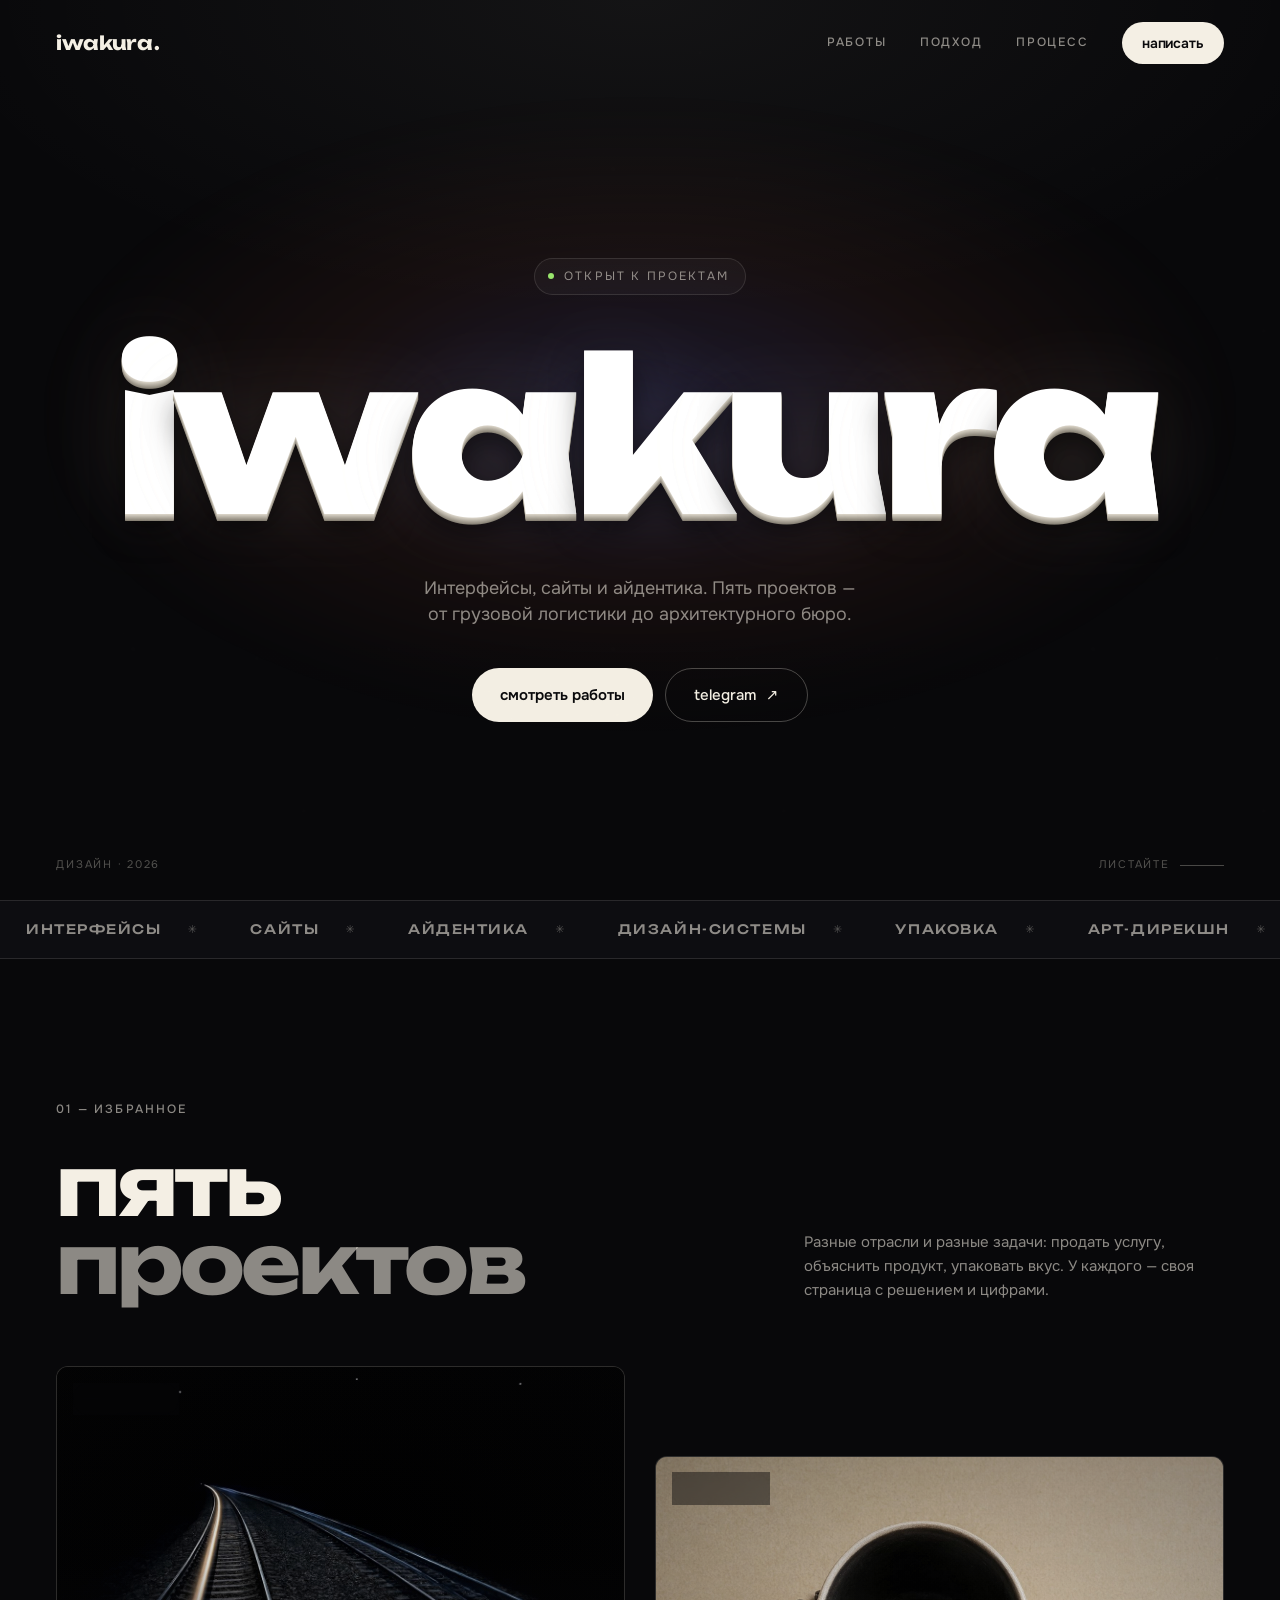
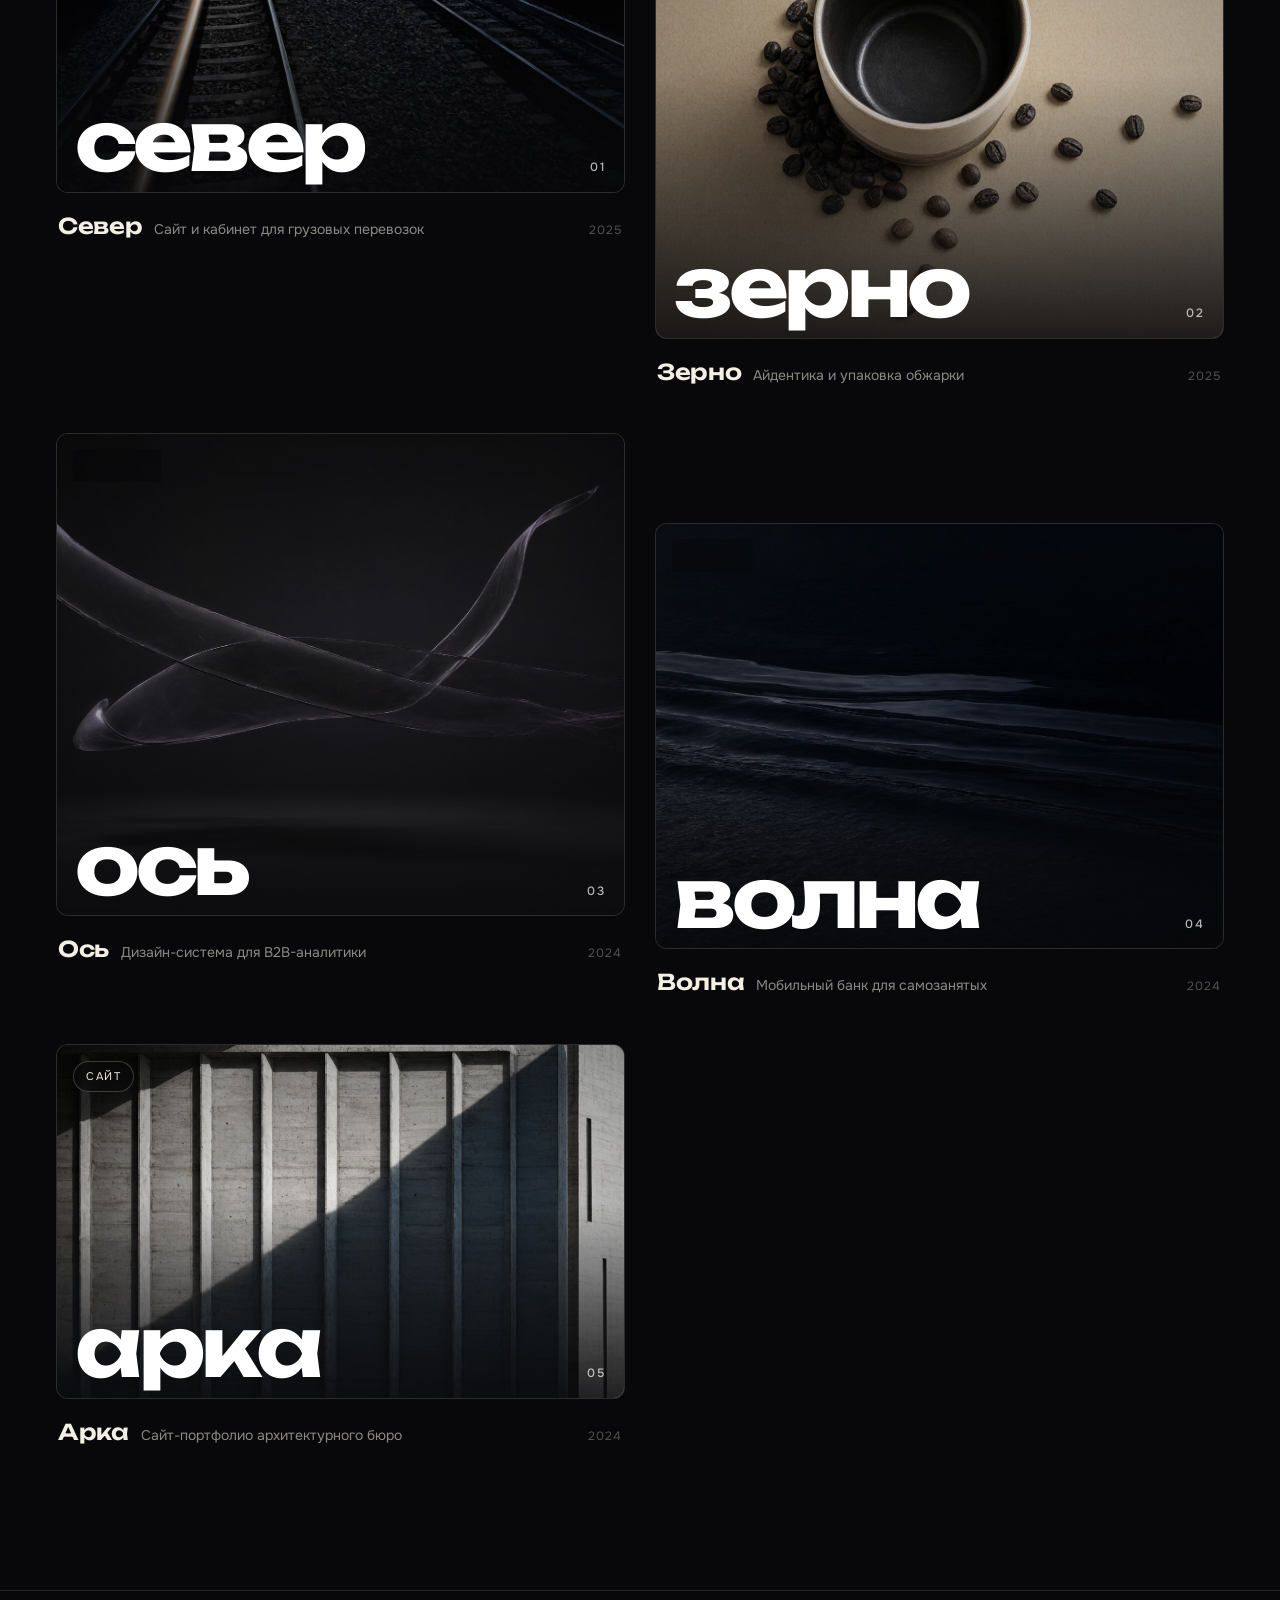
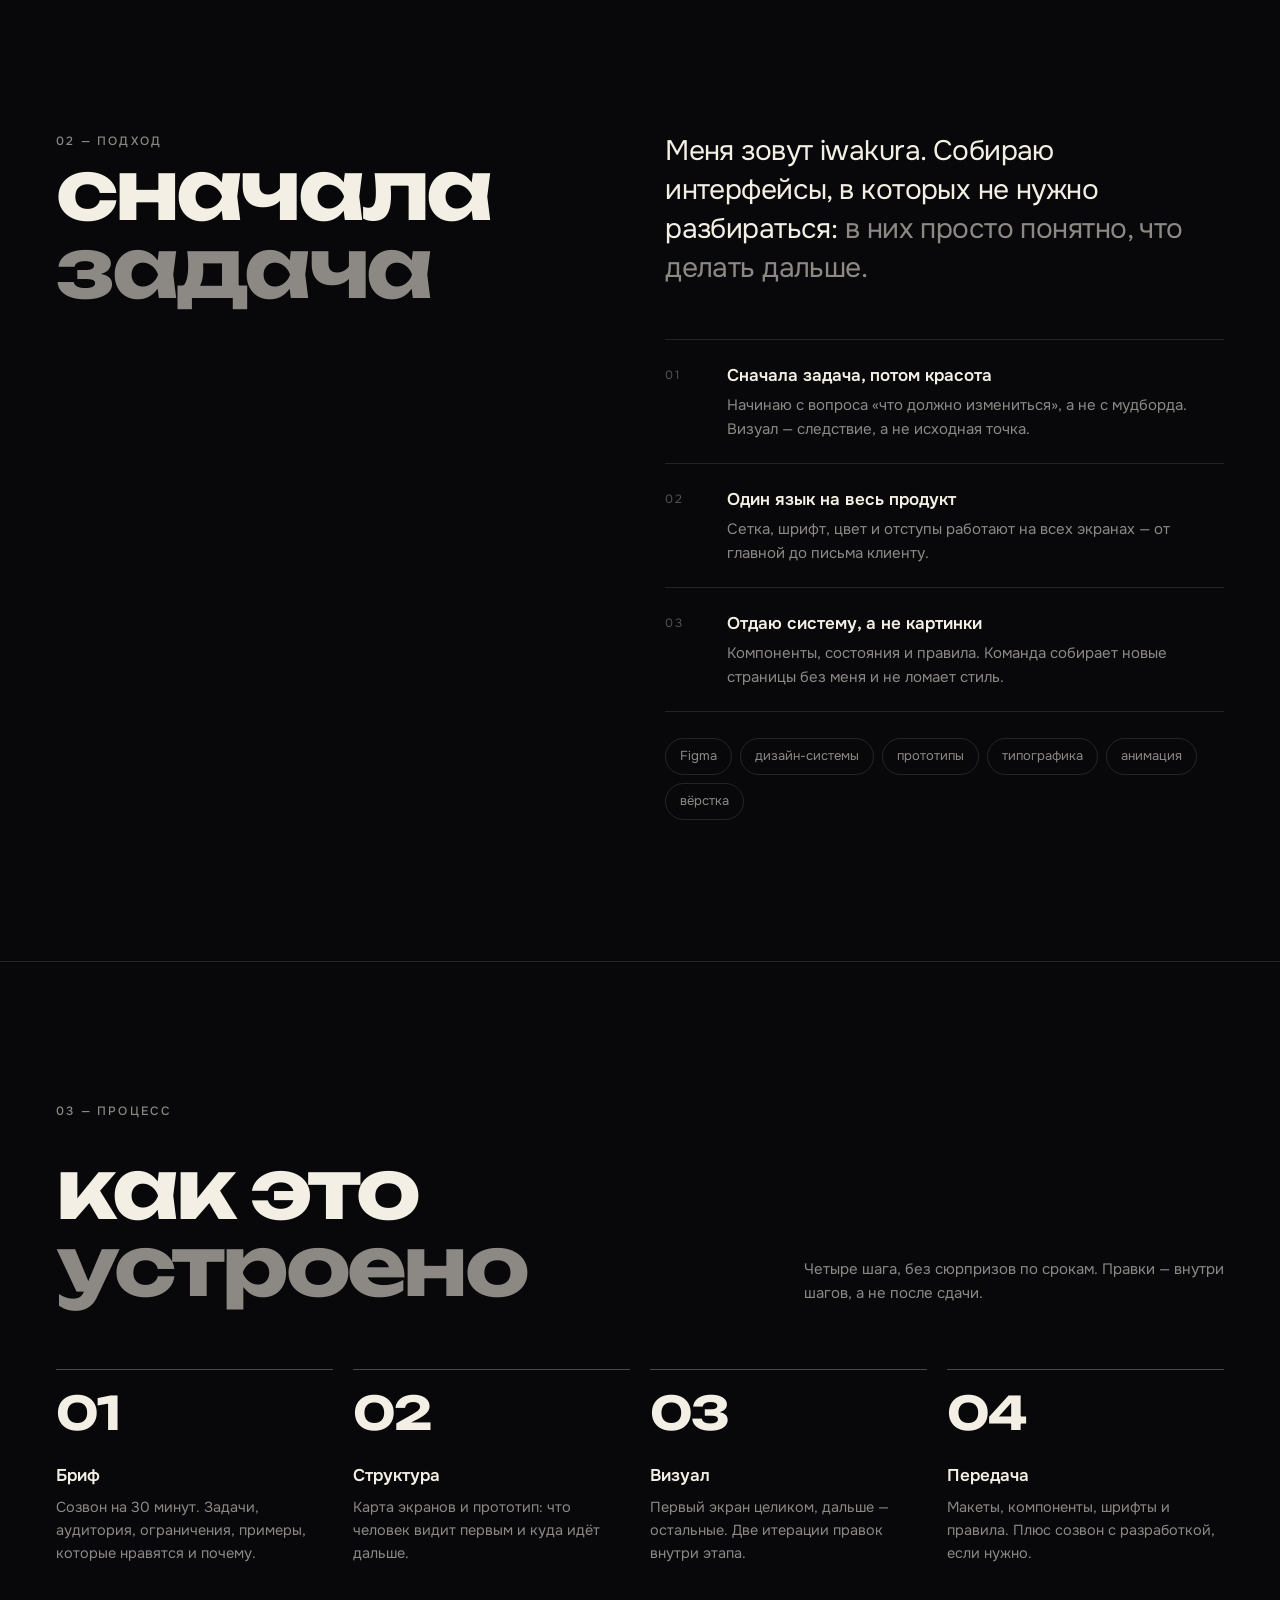
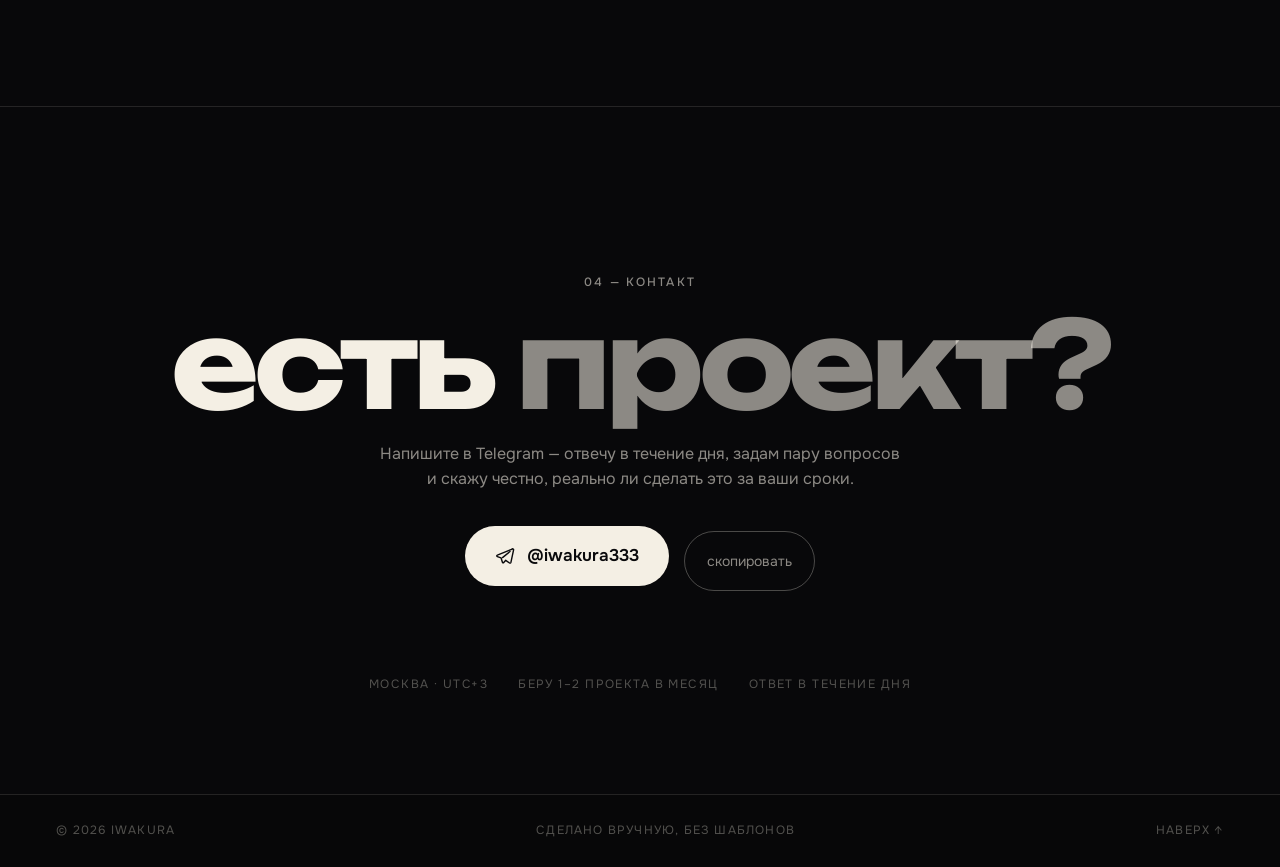
==== index.html @ e6b2f230 "Add files via upload" ====
﻿<!DOCTYPE html>
<html lang="ru">
<head>
<meta charset="UTF-8">
<meta name="viewport" content="width=device-width, initial-scale=1">
<title>iwakura — дизайн интерфейсов и айдентики</title>
<meta name="description" content="Портфолио iwakura: интерфейсы, сайты и айдентика. Пять проектов — от грузовой логистики до архитектурного бюро.">
<meta property="og:type" content="website">
<meta property="og:title" content="iwakura — дизайн интерфейсов и айдентики">
<meta property="og:description" content="Пять проектов: логистика, кофе, B2B-аналитика, финтех, архитектура.">
<meta name="theme-color" content="#08080a">
<meta http-equiv="Content-Security-Policy" content="default-src 'self'; img-src 'self' data:; style-src 'self' 'unsafe-inline'; script-src 'self' 'unsafe-inline'; font-src 'self'; connect-src 'none'; object-src 'none'; base-uri 'self'; form-action 'none'">
<meta name="referrer" content="strict-origin-when-cross-origin">
<meta name="color-scheme" content="dark">
<link rel="canonical" href="https://USERNAME.github.io/iwakura-portfolio/">
<meta property="og:url" content="https://USERNAME.github.io/iwakura-portfolio/">
<meta property="og:image" content="https://USERNAME.github.io/iwakura-portfolio/og.jpg">
<meta property="og:image:width" content="1200">
<meta property="og:image:height" content="630">
<meta name="twitter:card" content="summary_large_image">
<link rel="icon" href="data:image/svg+xml,%3Csvg xmlns='http://www.w3.org/2000/svg' viewBox='0 0 64 64'%3E%3Crect width='64' height='64' rx='14' fill='%2308080a'/%3E%3Ctext x='32' y='43' font-family='Arial,sans-serif' font-size='26' font-weight='700' fill='%23f4efe4' text-anchor='middle'%3Eiw%3C/text%3E%3C/svg%3E">
<link rel="stylesheet" href="assets/css/fonts.css">
<link rel="stylesheet" href="assets/css/style.css">
<script>document.documentElement.classList.add('js');</script>
</head>
<body>
<a class="skip" href="#works">к работам</a>
<div class="grain" aria-hidden="true"></div>

<header class="site-head">
  <div class="head-inner">
    <a class="logo" href="index.html">iwakura<span class="dot">.</span></a>
    <nav class="nav" aria-label="Основная навигация">
      <a href="#works">работы</a>
      <a href="#about">подход</a>
      <a href="#process">процесс</a>
      <a class="pill" href="https://t.me/iwakura333" target="_blank" rel="noopener noreferrer">написать</a>
    </nav>
  </div>
  <div class="head-progress" aria-hidden="true"><i></i></div>
</header>

<main>
  <section class="hero">
    <div class="hero-glow" aria-hidden="true"></div>
    <p class="hero-kicker"><span class="live" aria-hidden="true"></span>открыт к проектам</p>
    <h1 class="hero-title" data-split>iwakura</h1>
    <p class="hero-sub">Интерфейсы, сайты и айдентика. Пять проектов — от грузовой логистики до архитектурного бюро.</p>
    <div class="hero-cta">
      <a class="btn btn-solid" href="#works" data-magnetic>смотреть работы</a>
      <a class="btn btn-ghost" href="https://t.me/iwakura333" target="_blank" rel="noopener noreferrer">telegram <span class="arr">↗</span></a>
    </div>
    <div class="hero-foot">
      <span>дизайн · 2026</span>
      <span class="scroll-hint">листайте <i aria-hidden="true"></i></span>
    </div>
  </section>

  <div class="strip" aria-hidden="true">
    <div class="strip-track">
      <span>интерфейсы</span><span>сайты</span><span>айдентика</span><span>дизайн-системы</span><span>упаковка</span><span>арт-дирекшн</span>
      <span>интерфейсы</span><span>сайты</span><span>айдентика</span><span>дизайн-системы</span><span>упаковка</span><span>арт-дирекшн</span>
    </div>
  </div>

  <section class="section" id="works">
    <div class="wrap">
      <div class="sec-head reveal">
        <p class="label">01 — избранное</p>
        <h2>пять <em>проектов</em></h2>
        <p class="sec-note">Разные отрасли и разные задачи: продать услугу, объяснить продукт, упаковать вкус. У каждого — своя страница с решением и цифрами.</p>
      </div>

      <div class="works">
        <a class="card reveal" href="works/sever.html">
          <div class="card-media">
            <img src="assets/img/sever.jpg" alt="Ночная железная дорога — обложка кейса «Север»">
            <span class="card-tag">логистика</span>
            <span class="card-go">смотреть кейс ↗</span>
            <span class="card-word">север <span class="idx">01</span></span>
          </div>
          <div class="card-meta">
            <h3>Север</h3>
            <p>Сайт и кабинет для грузовых перевозок</p>
            <span class="year">2025</span>
          </div>
        </a>

        <a class="card reveal" href="works/zerno.html">
          <div class="card-media">
            <img src="assets/img/zerno.jpg" alt="Кофейные зёрна и чашка — обложка кейса «Зерно»">
            <span class="card-tag">брендинг</span>
            <span class="card-go">смотреть кейс ↗</span>
            <span class="card-word">зерно <span class="idx">02</span></span>
          </div>
          <div class="card-meta">
            <h3>Зерно</h3>
            <p>Айдентика и упаковка обжарки</p>
            <span class="year">2025</span>
          </div>
        </a>

        <a class="card reveal" href="works/os.html">
          <div class="card-media">
            <img src="assets/img/os.jpg" alt="Стеклянные ленты на тёмном фоне — обложка кейса «Ось»">
            <span class="card-tag">продукт</span>
            <span class="card-go">смотреть кейс ↗</span>
            <span class="card-word">ось <span class="idx">03</span></span>
          </div>
          <div class="card-meta">
            <h3>Ось</h3>
            <p>Дизайн-система для B2B-аналитики</p>
            <span class="year">2024</span>
          </div>
        </a>

        <a class="card reveal" href="works/volna.html">
          <div class="card-media">
            <img src="assets/img/volna.jpg" alt="Тёмная вода — обложка кейса «Волна»">
            <span class="card-tag">финтех</span>
            <span class="card-go">смотреть кейс ↗</span>
            <span class="card-word">волна <span class="idx">04</span></span>
          </div>
          <div class="card-meta">
            <h3>Волна</h3>
            <p>Мобильный банк для самозанятых</p>
            <span class="year">2024</span>
          </div>
        </a>

        <a class="card reveal" href="works/arka.html">
          <div class="card-media">
            <img src="assets/img/arka.jpg" alt="Бетонная архитектура — обложка кейса «Арка»">
            <span class="card-tag">сайт</span>
            <span class="card-go">смотреть кейс ↗</span>
            <span class="card-word">арка <span class="idx">05</span></span>
          </div>
          <div class="card-meta">
            <h3>Арка</h3>
            <p>Сайт-портфолио архитектурного бюро</p>
            <span class="year">2024</span>
          </div>
        </a>
      </div>
    </div>
  </section>

  <section class="section about" id="about">
    <div class="wrap about-grid">
      <div class="reveal">
        <p class="label">02 — подход</p>
        <h2>сначала <em>задача</em></h2>
      </div>
      <div class="about-body">
        <p class="lead reveal">Меня зовут iwakura. Собираю интерфейсы, в которых не нужно разбираться: <span>в них просто понятно, что делать дальше.</span></p>
        <ul class="principles">
          <li class="reveal"><span class="num">01</span><div><h3>Сначала задача, потом красота</h3><p>Начинаю с вопроса «что должно измениться», а не с мудборда. Визуал — следствие, а не исходная точка.</p></div></li>
          <li class="reveal"><span class="num">02</span><div><h3>Один язык на весь продукт</h3><p>Сетка, шрифт, цвет и отступы работают на всех экранах — от главной до письма клиенту.</p></div></li>
          <li class="reveal"><span class="num">03</span><div><h3>Отдаю систему, а не картинки</h3><p>Компоненты, состояния и правила. Команда собирает новые страницы без меня и не ломает стиль.</p></div></li>
        </ul>
        <ul class="tags">
          <li>Figma</li><li>дизайн-системы</li><li>прототипы</li><li>типографика</li><li>анимация</li><li>вёрстка</li>
        </ul>
      </div>
    </div>
  </section>

  <section class="section process" id="process">
    <div class="wrap">
      <div class="sec-head reveal">
        <p class="label">03 — процесс</p>
        <h2>как это <em>устроено</em></h2>
        <p class="sec-note">Четыре шага, без сюрпризов по срокам. Правки — внутри шагов, а не после сдачи.</p>
      </div>
      <ol class="steps">
        <li class="step reveal"><span class="n">01</span><h3>Бриф</h3><p>Созвон на 30 минут. Задачи, аудитория, ограничения, примеры, которые нравятся и почему.</p></li>
        <li class="step reveal"><span class="n">02</span><h3>Структура</h3><p>Карта экранов и прототип: что человек видит первым и куда идёт дальше.</p></li>
        <li class="step reveal"><span class="n">03</span><h3>Визуал</h3><p>Первый экран целиком, дальше — остальные. Две итерации правок внутри этапа.</p></li>
        <li class="step reveal"><span class="n">04</span><h3>Передача</h3><p>Макеты, компоненты, шрифты и правила. Плюс созвон с разработкой, если нужно.</p></li>
      </ol>
    </div>
  </section>

  <section class="contact" id="contact">
    <div class="wrap">
      <p class="label reveal">04 — контакт</p>
      <h2 class="reveal">есть <em>проект?</em></h2>
      <p class="lead reveal">Напишите в Telegram — отвечу в течение дня, задам пару вопросов и скажу честно, реально ли сделать это за ваши сроки.</p>
      <div class="reveal">
        <a class="tg" href="https://t.me/iwakura333" target="_blank" rel="noopener noreferrer" data-magnetic>
          <svg viewBox="0 0 24 24" fill="none" stroke="currentColor" stroke-width="1.7" aria-hidden="true"><path d="M21.5 3.5 2.8 10.9c-.9.3-.9 1.5 0 1.8l4.4 1.5 1.7 5.3c.2.7 1.1.9 1.6.3l2.4-2.6 4.5 3.2c.6.4 1.5.1 1.7-.7l3.2-15c.2-.9-.7-1.6-1.8-1.2Z" stroke-linejoin="round"/><path d="M9 13.9 18 6.6" stroke-linecap="round"/></svg>
          @iwakura333
        </a>
        <button class="copy" type="button" data-copy="@iwakura333" aria-label="Скопировать ник в Telegram"><span>скопировать</span></button>
      </div>
      <div class="contact-foot reveal">
        <span>Москва · UTC+3</span>
        <span>беру 1–2 проекта в месяц</span>
        <span>ответ в течение дня</span>
      </div>
    </div>
  </section>
</main>

<footer>
  <div class="wrap foot">
    <span>© 2026 iwakura</span>
    <span>сделано вручную, без шаблонов</span>
    <a href="#top" onclick="window.scrollTo({top:0,behavior:'smooth'});return false;">наверх ↑</a>
  </div>
</footer>

<script src="assets/js/main.js"></script>
</body>
</html>
---- assets/css/fonts.css ----
﻿@font-face {
  font-family: 'Unbounded';
  font-style: normal;
  font-weight: 100 900;
  font-display: swap;
  src: url(../fonts/Yq6W-LOTXCb04q32xlpwv8ZfrxE.woff2) format('woff2');
  unicode-range: U+0301, U+0400-045F, U+0490-0491, U+04B0-04B1, U+2116;
}
@font-face {
  font-family: 'Unbounded';
  font-style: normal;
  font-weight: 100 900;
  font-display: swap;
  src: url(../fonts/Yq6W-LOTXCb04q32xlpwu8Zf.woff2) format('woff2');
  unicode-range: U+0000-00FF, U+0131, U+0152-0153, U+02BB-02BC, U+02C6, U+02DA, U+02DC, U+0304, U+0308, U+0329, U+2000-206F, U+20AC, U+2122, U+2191, U+2193, U+2212, U+2215, U+FEFF, U+FFFD;
}
@font-face {
  font-family: 'Onest';
  font-style: normal;
  font-weight: 100 900;
  font-display: swap;
  src: url(../fonts/gNMKW3F-SZuj7xmb-HY6EQ.woff2) format('woff2');
  unicode-range: U+0301, U+0400-045F, U+0490-0491, U+04B0-04B1, U+2116;
}
@font-face {
  font-family: 'Onest';
  font-style: normal;
  font-weight: 100 900;
  font-display: swap;
  src: url(../fonts/gNMKW3F-SZuj7xmf-HY.woff2) format('woff2');
  unicode-range: U+0000-00FF, U+0131, U+0152-0153, U+02BB-02BC, U+02C6, U+02DA, U+02DC, U+0304, U+0308, U+0329, U+2000-206F, U+20AC, U+2122, U+2191, U+2193, U+2212, U+2215, U+FEFF, U+FFFD;
}
---- assets/css/style.css ----
﻿@view-transition { navigation: auto; }

:root {
  --bg: #08080a;
  --bg-2: #0d0d11;
  --cream: #f4efe4;
  --muted: rgba(244, 239, 228, .56);
  --faint: rgba(244, 239, 228, .32);
  --line: rgba(244, 239, 228, .12);
  --line-2: rgba(244, 239, 228, .28);
  --acc: #f4efe4;
  --display: "Unbounded", system-ui, sans-serif;
  --text: "Onest", system-ui, sans-serif;
  --gutter: clamp(18px, 4.4vw, 60px);
  --maxw: 1400px;
  --ease: cubic-bezier(.2, .7, .2, 1);
  --ease-out: cubic-bezier(.16, .84, .3, 1);
}

*, *::before, *::after { box-sizing: border-box; }
html { scroll-behavior: smooth; scroll-padding-top: 90px; -webkit-text-size-adjust: 100%; }
body {
  margin: 0;
  background: var(--bg);
  color: var(--cream);
  font-family: var(--text);
  font-size: 17px;
  line-height: 1.6;
  -webkit-font-smoothing: antialiased;
  overflow-x: hidden;
}
img { display: block; max-width: 100%; }
a { color: inherit; text-decoration: none; }
button { font: inherit; color: inherit; background: none; border: 0; cursor: pointer; }
h1, h2, h3, p, ul, ol, figure, dl, dd { margin: 0; }
.ltr + .ltr { margin-left: -.055em; }
ul, ol { list-style: none; padding: 0; }
::selection { background: var(--cream); color: var(--bg); }
:focus-visible { outline: 2px solid var(--cream); outline-offset: 4px; border-radius: 4px; }

.skip {
  position: fixed; left: 16px; top: 16px; z-index: 100;
  padding: 12px 18px; border-radius: 99px; background: var(--cream); color: var(--bg);
  font-size: 14px; transform: translateY(-160%); transition: transform .3s var(--ease);
}
.skip:focus { transform: none; }

.wrap { width: 100%; max-width: var(--maxw); margin: 0 auto; padding: 0 var(--gutter); }
.label {
  font-family: var(--text); font-size: 12px; font-weight: 500;
  letter-spacing: .18em; text-transform: uppercase; color: var(--muted);
}
.num { font-family: var(--text); font-size: 12px; letter-spacing: .12em; color: var(--faint); }

.grain {
  position: fixed; inset: 0; z-index: 3; pointer-events: none;
  background-image: url(../img/tex-grain.jpg); background-size: 480px;
  opacity: .05; mix-blend-mode: overlay;
}

/* ---------- header ---------- */
.site-head {
  position: fixed; inset: 0 0 auto; z-index: 40;
  padding: 22px 0; transition: padding .4s var(--ease), background .4s ease, border-color .4s ease;
  border-bottom: 1px solid transparent;
}
.site-head.solid {
  padding: 13px 0;
  background: rgba(8, 8, 10, .74);
  backdrop-filter: blur(18px) saturate(140%);
  -webkit-backdrop-filter: blur(18px) saturate(140%);
  border-bottom-color: var(--line);
}
.head-inner {
  display: flex; align-items: center; justify-content: space-between; gap: 24px;
  width: 100%; max-width: var(--maxw); margin: 0 auto; padding: 0 var(--gutter);
}
.logo {
  font-family: var(--display); font-size: 19px; font-weight: 700; letter-spacing: -.03em;
  display: inline-flex; align-items: center; gap: 2px; line-height: 1;
}
.logo .dot { color: var(--cream); transition: transform .45s var(--ease); }
.logo:hover .dot { transform: translateY(-4px); }
.nav { display: flex; align-items: center; gap: clamp(18px, 2.6vw, 38px); }
.nav a:not(.pill) {
  position: relative; font-size: 12px; font-weight: 500; letter-spacing: .15em; text-transform: uppercase;
  color: var(--muted); padding: 6px 0; transition: color .3s var(--ease);
}
.nav a:not(.pill)::after {
  content: ""; position: absolute; left: 0; bottom: 0; width: 100%; height: 1px;
  background: currentColor; transform: scaleX(0); transform-origin: right;
  transition: transform .45s var(--ease);
}
.nav a:not(.pill):hover { color: var(--cream); }
.nav a:not(.pill):hover::after { transform: scaleX(1); transform-origin: left; }
.pill {
  display: inline-flex; align-items: center; gap: 8px; height: 42px; padding: 0 20px;
  border-radius: 99px; background: var(--cream); color: #0a0a0c;
  font-size: 14px; font-weight: 600; letter-spacing: -.01em; white-space: nowrap;
  transition: transform .4s var(--ease), background .3s ease, box-shadow .4s ease;
}
.pill:hover { background: #fff; transform: translateY(-2px); box-shadow: 0 10px 30px -8px rgba(255, 255, 255, .3); }
.head-progress { position: absolute; left: 0; right: 0; bottom: -1px; height: 1px; overflow: hidden; }
.head-progress i { display: block; height: 100%; width: 0; background: var(--cream); opacity: .6; }

/* ---------- hero ---------- */
.hero {
  position: relative; min-height: 100svh; display: flex; flex-direction: column;
  align-items: center; justify-content: center; text-align: center;
  padding: 120px var(--gutter) 40px; overflow: hidden; isolation: isolate;
}
.hero-glow {
  position: absolute; z-index: -1; left: 50%; top: 46%; width: min(1200px, 130vw); height: min(620px, 70vh);
  transform: translate(-50%, -50%); pointer-events: none;
  background: radial-gradient(closest-side, rgba(126, 118, 255, .16), rgba(255, 122, 89, .06) 55%, transparent);
  filter: blur(20px);
}
.hero::after {
  content: ""; position: absolute; z-index: -1; inset: 0;
  background:
    radial-gradient(80% 50% at 50% 0%, rgba(244, 239, 228, .05), transparent 70%),
    linear-gradient(180deg, transparent 70%, var(--bg) 100%);
}
.hero-kicker {
  display: inline-flex; align-items: center; gap: 10px;
  font-size: 12px; letter-spacing: .18em; text-transform: uppercase; color: var(--muted);
  padding: 8px 16px 8px 13px; border: 1px solid var(--line); border-radius: 99px;
  background: rgba(244, 239, 228, .03);
}
.live { width: 6px; height: 6px; border-radius: 50%; background: #9ae66e; box-shadow: 0 0 0 0 rgba(154, 230, 110, .6); animation: live 2.4s infinite; }
@keyframes live { 70% { box-shadow: 0 0 0 9px rgba(154, 230, 110, 0); } 100% { box-shadow: 0 0 0 0 rgba(154, 230, 110, 0); } }

.hero-title {
  margin: clamp(18px, 3vw, 34px) 0 clamp(22px, 2.6vw, 34px);
  font-family: var(--display); font-weight: 800; line-height: 1;
  font-size: clamp(52px, 16.6vw, 250px); letter-spacing: -.055em;
  color: #fff; white-space: nowrap; display: flex; justify-content: center;
  transform-style: preserve-3d; perspective: 900px;
  text-shadow:
    0 1px 0 #d8d2c6, 0 2px 0 #cbc5b9, 0 3px 0 #beb8ac, 0 4px 0 #b1ab9f,
    0 5px 0 #a49e92, 0 6px 0 #979185, 0 7px 0 #8a8478,
    0 14px 30px rgba(0, 0, 0, .55), 0 0 90px rgba(244, 239, 228, .12);
}
.hero-title .word { display: flex; }
.ltr { display: inline-block; will-change: transform; }
.js .ltr { transform: translateY(.06em); opacity: 0; }
.ready .ltr {
  transform: none; opacity: 1;
  transition: transform .9s var(--ease-out), opacity .65s ease;
  transition-delay: calc(var(--i) * 38ms);
}
.hero-sub {
  max-width: 560px; color: var(--muted); font-size: clamp(16px, 1.4vw, 19px); line-height: 1.5;
  text-wrap: balance;
}
.hero-cta { display: flex; flex-wrap: wrap; justify-content: center; gap: 12px; margin-top: clamp(26px, 3.4vw, 40px); }
.btn {
  display: inline-flex; align-items: center; justify-content: center; gap: 10px;
  height: 54px; padding: 0 28px; border-radius: 99px; font-size: 15px; font-weight: 500;
  transition: transform .45s var(--ease), background .3s ease, color .3s ease, border-color .3s ease;
  will-change: transform;
}
.btn-solid { background: var(--cream); color: #0a0a0c; font-weight: 600; }
.btn-solid:hover { background: #fff; }
.btn-ghost { border: 1px solid var(--line-2); color: var(--cream); }
.btn-ghost:hover { border-color: var(--cream); background: rgba(244, 239, 228, .06); }
.btn .arr { transition: transform .45s var(--ease); }
.btn:hover .arr { transform: translate(2px, -2px); }

.hero-foot {
  position: absolute; left: 0; right: 0; bottom: 0;
  display: flex; align-items: center; justify-content: space-between; gap: 20px;
  padding: 0 var(--gutter) 26px;
  font-size: 11px; letter-spacing: .16em; text-transform: uppercase; color: var(--faint);
}
.scroll-hint { display: inline-flex; align-items: center; gap: 10px; }
.scroll-hint i {
  width: 44px; height: 1px; background: var(--line-2); position: relative; overflow: hidden;
}
.scroll-hint i::after {
  content: ""; position: absolute; inset: 0; background: var(--cream);
  transform: translateX(-100%); animation: sweep 2.6s var(--ease) infinite;
}
@keyframes sweep { 50%, 100% { transform: translateX(100%); } }

/* ---------- marquee ---------- */
.strip { border-top: 1px solid var(--line); border-bottom: 1px solid var(--line); padding: 18px 0; overflow: hidden; background: var(--bg-2); }
.strip-track { display: flex; width: max-content; animation: slide 34s linear infinite; }
.strip:hover .strip-track { animation-play-state: paused; }
.strip-track span {
  font-family: var(--display); font-size: 13px; font-weight: 500; letter-spacing: .12em; text-transform: uppercase;
  color: var(--muted); padding: 0 26px; display: inline-flex; align-items: center; gap: 26px; white-space: nowrap;
}
.strip-track span::after { content: "✳"; font-size: 11px; color: var(--faint); }
@keyframes slide { to { transform: translateX(-50%); } }

/* ---------- sections ---------- */
.section { padding: clamp(76px, 11vw, 150px) 0; }
.sec-head { display: grid; grid-template-columns: 1fr minmax(0, 420px); gap: 24px 60px; align-items: end; margin-bottom: clamp(36px, 5vw, 68px); }
.sec-head .label { grid-column: 1 / -1; margin-bottom: 4px; }
h2 {
  font-family: var(--display); font-weight: 700; letter-spacing: -.045em; line-height: .95;
  font-size: clamp(40px, 6.4vw, 92px); text-transform: lowercase;
}
h2 em { font-style: normal; color: var(--muted); }
.sec-note { color: var(--muted); font-size: 15px; line-height: 1.6; max-width: 420px; justify-self: end; }

/* ---------- works ---------- */
.works { display: grid; grid-template-columns: 1fr 1fr; gap: clamp(22px, 3.4vw, 52px) clamp(16px, 2.4vw, 34px); }
.card { display: block; position: relative; }
.card:nth-child(even) { margin-top: clamp(30px, 7vw, 110px); }
.card-media {
  position: relative; overflow: hidden; border-radius: 12px; background: #111;
  aspect-ratio: 4 / 3; border: 1px solid var(--line);
  transition: border-color .5s ease, box-shadow .6s ease;
}
.card:nth-child(1) .card-media { aspect-ratio: 4 / 3; }
.card:nth-child(2) .card-media { aspect-ratio: 4 / 3.4; }
.card:nth-child(3) .card-media { aspect-ratio: 4 / 3.4; }
.card:nth-child(4) .card-media { aspect-ratio: 4 / 3; }
.card:nth-child(5) .card-media { aspect-ratio: 16 / 10; }
.card-media img {
  width: 100%; height: 100%; object-fit: cover;
  transform: scale(1.02); filter: saturate(.85) contrast(1.02);
  transition: transform 1.3s var(--ease-out), filter .7s ease;
}
.card-media::after {
  content: ""; position: absolute; inset: 0; pointer-events: none;
  background:
    linear-gradient(180deg, rgba(8, 8, 10, .1) 0%, rgba(8, 8, 10, .05) 45%, rgba(8, 8, 10, .82) 100%),
    radial-gradient(80% 60% at 50% 40%, transparent, rgba(8, 8, 10, .35));
  transition: opacity .6s ease;
}
.card:hover .card-media img, .card:focus-visible .card-media img { transform: scale(1.07); filter: saturate(1) contrast(1.05); }
.card:hover .card-media { border-color: var(--line-2); box-shadow: 0 40px 90px -50px #000; }
.card-tag {
  position: absolute; z-index: 2; left: 16px; top: 16px;
  font-size: 11px; letter-spacing: .14em; text-transform: uppercase;
  padding: 6px 12px; border-radius: 99px; border: 1px solid rgba(244, 239, 228, .22);
  background: rgba(8, 8, 10, .45); backdrop-filter: blur(6px); color: var(--cream);
}
.card-word {
  position: absolute; z-index: 2; left: 18px; right: 18px; bottom: 14px;
  font-family: var(--display); font-weight: 700; letter-spacing: -.055em; line-height: .9;
  font-size: clamp(42px, 6.4vw, 92px); color: #fff;
  display: flex; align-items: baseline; justify-content: space-between; gap: 12px;
  transition: transform .6s var(--ease);
}
.card-word .idx { font-family: var(--text); font-size: 12px; letter-spacing: .14em; font-weight: 500; opacity: .7; }
.card:hover .card-word { transform: translateY(-4px); }
.card-go {
  position: absolute; z-index: 3; right: 16px; top: 16px;
  display: inline-flex; align-items: center; gap: 6px;
  height: 32px; padding: 0 14px; border-radius: 99px;
  background: var(--cream); color: #0a0a0c; font-size: 12px; font-weight: 600;
  opacity: 0; transform: translateY(-6px); transition: opacity .35s ease, transform .45s var(--ease);
}
.card:hover .card-go { opacity: 1; transform: none; }
.card-meta { display: flex; align-items: baseline; gap: 12px; padding: 16px 2px 0; }
.card-meta h3 { font-family: var(--display); font-size: clamp(18px, 1.7vw, 22px); font-weight: 600; letter-spacing: -.02em; }
.card-meta p { color: var(--muted); font-size: 14px; flex: 1; }
.card-meta .year { color: var(--faint); font-size: 12px; letter-spacing: .1em; }

/* ---------- about ---------- */
.about { border-top: 1px solid var(--line); }
.about-grid { display: grid; grid-template-columns: 1fr 1.05fr; gap: clamp(28px, 6vw, 90px); }
.about-body .lead {
  font-size: clamp(20px, 2.2vw, 29px); line-height: 1.38; letter-spacing: -.02em;
  max-width: 640px; color: var(--cream); text-wrap: pretty;
}
.about-body .lead span { color: var(--muted); }
.principles { display: grid; gap: 0; margin-top: clamp(30px, 4vw, 52px); border-top: 1px solid var(--line); }
.principles li { display: grid; grid-template-columns: 44px 1fr; gap: 18px; padding: 22px 0; border-bottom: 1px solid var(--line); }
.principles h3 { font-size: 17px; font-weight: 600; margin-bottom: 4px; }
.principles p { color: var(--muted); font-size: 15px; }
.principles .num { padding-top: 4px; }
.tags { display: flex; flex-wrap: wrap; gap: 8px; margin-top: 26px; }
.tags li { font-size: 13px; padding: 7px 14px; border: 1px solid var(--line); border-radius: 99px; color: var(--muted); }

/* ---------- process ---------- */
.process { border-top: 1px solid var(--line); }
.steps { display: grid; grid-template-columns: repeat(4, 1fr); gap: 20px; }
.step { padding-top: 20px; border-top: 1px solid var(--line-2); transition: border-color .4s ease; }
.step:hover { border-color: var(--cream); }
.step .n { font-family: var(--display); font-weight: 700; font-size: clamp(30px, 3.6vw, 48px); letter-spacing: -.04em; line-height: 1; display: block; margin-bottom: 26px; transition: transform .5s var(--ease); transform-origin: left bottom; }
.step:hover .n { transform: scale(1.08); }
.step h3 { font-size: 17px; font-weight: 600; margin-bottom: 6px; }
.step p { color: var(--muted); font-size: 14.5px; }

/* ---------- contact ---------- */
.contact { text-align: center; padding: clamp(90px, 13vw, 180px) 0 clamp(60px, 8vw, 100px); border-top: 1px solid var(--line); }
.contact h2 { font-size: clamp(44px, 9.4vw, 150px); margin: 14px 0 20px; }
.contact .lead { color: var(--muted); max-width: 520px; margin: 0 auto 34px; font-size: 16px; }
.tg {
  display: inline-flex; align-items: center; gap: 12px; height: 60px; padding: 0 30px;
  border-radius: 99px; background: var(--cream); color: #0a0a0c; font-weight: 600; font-size: 17px;
  transition: transform .45s var(--ease), background .3s ease, box-shadow .5s ease;
}
.tg:hover { transform: scale(1.04); background: #fff; box-shadow: 0 20px 60px -24px rgba(255, 255, 255, .4); }
.tg svg { width: 20px; height: 20px; }
.copy {
  display: inline-flex; align-items: center; gap: 8px; margin-left: 10px; height: 60px; padding: 0 22px;
  border: 1px solid var(--line-2); border-radius: 99px; font-size: 14px; color: var(--muted);
  transition: color .3s, border-color .3s, transform .4s var(--ease);
}
.copy:hover { color: var(--cream); border-color: var(--cream); }
.copy.done { color: #9ae66e; border-color: rgba(154, 230, 110, .5); }
.contact-foot { margin-top: clamp(50px, 7vw, 84px); display: flex; flex-wrap: wrap; justify-content: center; gap: 10px 30px; color: var(--faint); font-size: 12px; letter-spacing: .12em; text-transform: uppercase; }

footer { border-top: 1px solid var(--line); background: #070708; }
.foot { display: flex; align-items: center; justify-content: space-between; gap: 16px; padding-block: 26px; font-size: 12px; color: var(--faint); letter-spacing: .1em; text-transform: uppercase; }
.foot a:hover { color: var(--cream); }

/* ---------- case page ---------- */
.case { --acc: #f4efe4; }
.case-top { padding-top: 108px; }
.case-head { padding-top: clamp(20px, 3vw, 40px); }
.case-tag { display: flex; flex-wrap: wrap; align-items: center; gap: 10px 16px; margin-bottom: 22px; }
.chip {
  display: inline-flex; align-items: center; gap: 7px; font-size: 11px; letter-spacing: .14em; text-transform: uppercase;
  padding: 7px 13px; border: 1px solid var(--line-2); border-radius: 99px; color: var(--cream);
}
.chip.acc { border-color: color-mix(in srgb, var(--acc) 55%, transparent); color: var(--acc); }
.case-title {
  font-family: var(--display); font-weight: 800; letter-spacing: -.055em; line-height: .88;
  font-size: clamp(58px, 14vw, 210px); text-transform: uppercase; color: #fff;
  text-wrap: balance;
}
.case-desc { max-width: 620px; margin-top: 22px; color: var(--muted); font-size: clamp(16px, 1.45vw, 19px); }
.case-meta {
  display: grid; grid-template-columns: repeat(4, 1fr); gap: 20px;
  margin: clamp(32px, 4.4vw, 54px) 0 0; padding-top: 22px; border-top: 1px solid var(--line);
}
.case-meta dt { font-size: 11px; letter-spacing: .14em; text-transform: uppercase; color: var(--faint); margin-bottom: 8px; }
.case-meta dd { font-size: 15px; color: var(--cream); line-height: 1.4; }

.case-cover { position: relative; margin-top: clamp(28px, 4vw, 46px); border-radius: 14px; overflow: hidden; border: 1px solid var(--line); background: #0e0e12; aspect-ratio: 16 / 8.4; }
.case-cover img { width: 100%; height: 100%; object-fit: cover; transform: scale(1.03); }
.case-cover::after {
  content: ""; position: absolute; inset: 0;
  background: linear-gradient(180deg, rgba(8, 8, 10, .05), rgba(8, 8, 10, .55) 70%, rgba(8, 8, 10, .9));
}
.cover-lock { position: absolute; z-index: 2; left: clamp(18px, 3.4vw, 44px); bottom: clamp(16px, 3vw, 38px); right: clamp(18px, 3.4vw, 44px); display: flex; align-items: flex-end; justify-content: space-between; gap: 18px; }
.cover-lock .word { font-family: var(--display); font-weight: 800; letter-spacing: -.05em; line-height: .85; font-size: clamp(40px, 8vw, 128px); text-transform: uppercase; color: #fff; }
.cover-lock .cap { font-size: 11px; letter-spacing: .14em; text-transform: uppercase; color: rgba(244, 239, 228, .7); text-align: right; line-height: 1.8; }

.case-body { padding-top: clamp(56px, 8vw, 110px); }
.prose { display: grid; grid-template-columns: 1fr 1.25fr; gap: clamp(26px, 5vw, 80px); }
.prose h2 { font-size: clamp(30px, 3.6vw, 52px); margin-bottom: 22px; }
.prose p { color: var(--muted); font-size: 16.5px; line-height: 1.68; }
.prose p + p { margin-top: 16px; }
.prose .side { display: grid; align-content: start; gap: 22px; }
.prose .side .label { margin-bottom: -12px; }
.prose ul.dash { display: grid; gap: 10px; }
.prose ul.dash li { position: relative; padding-left: 20px; color: var(--muted); font-size: 15.5px; }
.prose ul.dash li::before { content: ""; position: absolute; left: 0; top: .72em; width: 8px; height: 1px; background: var(--acc); }
.quote {
  margin: clamp(40px, 6vw, 76px) 0 0; padding-left: clamp(18px, 3vw, 32px);
  border-left: 1px solid color-mix(in srgb, var(--acc) 60%, transparent);
  font-family: var(--display); font-size: clamp(19px, 2.3vw, 30px); line-height: 1.35; letter-spacing: -.02em;
}

.shots { display: grid; gap: clamp(14px, 2vw, 22px); margin-top: clamp(36px, 5vw, 64px); }
.shots.two { grid-template-columns: 1fr 1fr; }
.shots.three { grid-template-columns: 1.2fr 1fr; grid-template-rows: auto auto; }
.shots .shot { border: 1px solid var(--line); border-radius: 12px; overflow: hidden; background: var(--bg-2); }
.shots img { width: 100%; height: 100%; object-fit: cover; }
.shot-cap { display: flex; justify-content: space-between; gap: 12px; padding: 12px 16px; font-size: 11.5px; letter-spacing: .1em; text-transform: uppercase; color: var(--faint); border-top: 1px solid var(--line); }

/* mock surfaces */
.mock { border: 1px solid var(--line); border-radius: 14px; overflow: hidden; background: #0b0b0f; box-shadow: 0 60px 120px -70px #000; }
.mock-bar { display: flex; align-items: center; gap: 6px; height: 42px; padding: 0 16px; border-bottom: 1px solid var(--line); background: rgba(244, 239, 228, .025); }
.mock-bar i { width: 8px; height: 8px; border-radius: 50%; background: rgba(244, 239, 228, .18); }
.mock-url { margin-left: 12px; font-size: 11px; color: var(--faint); letter-spacing: .04em; }
.mock-body { position: relative; }
.shot .mock { border: 0; border-radius: 0; box-shadow: none; }

.caption-row { display: flex; justify-content: space-between; align-items: baseline; gap: 16px; margin-top: 12px; color: var(--faint); font-size: 11.5px; letter-spacing: .1em; text-transform: uppercase; }

.stats { display: grid; grid-template-columns: repeat(3, 1fr); gap: 20px; margin-top: clamp(40px, 5vw, 64px); padding-top: 24px; border-top: 1px solid var(--line); }
.stats li .v { font-family: var(--display); font-weight: 700; font-size: clamp(30px, 4vw, 54px); letter-spacing: -.04em; line-height: 1; color: #fff; }
.stats li .k { display: block; margin-top: 10px; color: var(--muted); font-size: 14px; max-width: 230px; }

.case-nav { display: grid; grid-template-columns: 1fr 1fr; gap: 16px; margin: clamp(64px, 9vw, 120px) 0 0; border-top: 1px solid var(--line); padding-top: 26px; }
.case-nav a { display: grid; gap: 6px; padding: 14px 0; transition: opacity .3s; }
.case-nav a:hover { opacity: .7; }
.case-nav .next { text-align: right; }
.case-nav .k { font-size: 11px; letter-spacing: .14em; text-transform: uppercase; color: var(--faint); }
.case-nav .t { font-family: var(--display); font-size: clamp(20px, 2.6vw, 34px); font-weight: 600; letter-spacing: -.03em; text-transform: uppercase; }

/* ---------- per-case visuals ---------- */
.b-sever .mock-body { display: grid; grid-template-columns: 1fr 300px; min-height: 380px; background: #0a0c12; }
.map { position: relative; overflow: hidden; background:
  radial-gradient(70% 60% at 60% 45%, rgba(255, 106, 61, .12), transparent 70%),
  linear-gradient(160deg, #0a0d14, #070a10); }
.map::before, .map::after { content: ""; position: absolute; inset: 0; }
.map::before {
  background-image: linear-gradient(rgba(244,239,228,.055) 1px, transparent 1px), linear-gradient(90deg, rgba(244,239,228,.055) 1px, transparent 1px);
  background-size: 46px 46px;
}
.map svg { position: absolute; inset: 0; width: 100%; height: 100%; }
.map .pin { position: absolute; width: 9px; height: 9px; border-radius: 50%; background: #fff; box-shadow: 0 0 0 4px rgba(255, 255, 255, .12); }
.map .pin.s { background: #ff6a3d; box-shadow: 0 0 0 5px rgba(255, 106, 61, .18); }
.map .pin small { position: absolute; left: 16px; top: -7px; font-size: 10px; letter-spacing: .12em; text-transform: uppercase; color: rgba(244,239,228,.75); white-space: nowrap; }
.calc { padding: 26px 24px; border-left: 1px solid var(--line); display: grid; align-content: start; gap: 16px; }
.calc .k { font-size: 10px; letter-spacing: .16em; text-transform: uppercase; color: var(--faint); }
.calc .row { display: flex; justify-content: space-between; gap: 10px; font-size: 12.5px; padding-bottom: 12px; border-bottom: 1px solid var(--line); color: var(--muted); }
.calc .row b { color: var(--cream); font-weight: 500; }
.calc .sum { font-family: var(--display); font-size: 26px; font-weight: 700; letter-spacing: -.03em; }
.calc .cta { margin-top: 4px; text-align: center; font-size: 12px; font-weight: 600; color: #0a0a0c; background: #ff6a3d; border-radius: 99px; padding: 11px 0; }

.b-zerno { background: #efe7d6; padding: clamp(20px, 5vw, 52px); display: grid; place-items: center; }
.bags { display: flex; align-items: flex-end; gap: clamp(10px, 2.5vw, 26px); }
.bag {
  width: clamp(86px, 15vw, 190px); aspect-ratio: 1 / 1.42; border-radius: 4px 4px 2px 2px;
  position: relative; display: flex; flex-direction: column; justify-content: space-between;
  padding: 14px 12px; box-shadow: 0 26px 50px -28px rgba(40, 30, 15, .7);
  transform-origin: bottom center;
}
.bag.a { background: #23211c; color: #eee5d2; transform: rotate(-3deg); }
.bag.b { background: #d8c29c; color: #23211c; }
.bag.c { background: #b8563a; color: #f6ecdc; transform: rotate(2.5deg); }
.bag .top { font-size: 9px; letter-spacing: .2em; text-transform: uppercase; opacity: .7; }
.bag .logo { font-family: var(--display); font-weight: 700; font-size: clamp(18px, 2.6vw, 34px); letter-spacing: -.04em; line-height: .9; text-transform: uppercase; }
.bag .bot { font-size: 8.5px; letter-spacing: .16em; text-transform: uppercase; opacity: .7; display: flex; justify-content: space-between; }
.stamp { position: absolute; right: 6%; top: 8%; width: clamp(74px, 10vw, 112px); aspect-ratio: 1; animation: spin 26s linear infinite; opacity: .9; }
@keyframes spin { to { transform: rotate(360deg); } }
.stamp text { font-family: var(--text); font-size: 9.4px; letter-spacing: .22em; fill: #23211c; }

.b-os .mock-body { display: grid; grid-template-columns: 190px 1fr; min-height: 420px; background: #0a0a0f; }
.side-nav { padding: 18px 14px; border-right: 1px solid var(--line); display: grid; align-content: start; gap: 6px; }
.side-nav .brand { display: flex; align-items: center; gap: 8px; font-family: var(--display); font-size: 13px; font-weight: 700; letter-spacing: -.02em; padding: 4px 8px 18px; }
.side-nav .brand i { width: 14px; height: 14px; border-radius: 50%; background: linear-gradient(140deg, #b9aeff, #6b5bff); }
.side-nav a { font-size: 11.5px; padding: 8px 10px; border-radius: 7px; color: var(--muted); display: flex; align-items: center; gap: 8px; }
.side-nav a.on { background: rgba(168, 155, 255, .12); color: #d9d2ff; }
.side-nav a i { width: 5px; height: 5px; border-radius: 50%; background: currentColor; opacity: .55; }
.dash { padding: 18px; display: grid; gap: 14px; align-content: start; }
.dash-top { display: flex; justify-content: space-between; align-items: center; gap: 10px; }
.dash-top h4 { margin: 0; font-size: 13px; font-weight: 600; }
.dash-top span { font-size: 10px; color: var(--faint); letter-spacing: .08em; }
.kpis { display: grid; grid-template-columns: repeat(3, 1fr); gap: 10px; }
.kpi { border: 1px solid var(--line); border-radius: 9px; padding: 12px; background: rgba(244,239,228,.02); }
.kpi .kl { font-size: 9px; letter-spacing: .12em; text-transform: uppercase; color: var(--faint); }
.kpi .kv { font-family: var(--display); font-size: 20px; font-weight: 600; letter-spacing: -.03em; margin-top: 6px; }
.kpi .kd { font-size: 9.5px; color: #a89bff; margin-top: 3px; }
.chart { border: 1px solid var(--line); border-radius: 9px; padding: 14px; }
.chart .bars { display: flex; align-items: flex-end; gap: 7px; height: 132px; margin-top: 12px; }
.chart .bars i { flex: 1; border-radius: 3px 3px 0 0; background: linear-gradient(180deg, #a89bff, rgba(168, 155, 255, .18)); opacity: .85; }
.chart .bars i:nth-child(7n) { background: linear-gradient(180deg, #fff, rgba(255,255,255,.2)); }
.rows { display: grid; gap: 7px; }
.rows div { display: grid; grid-template-columns: 1.4fr 1fr .7fr; gap: 8px; font-size: 10.5px; color: var(--muted); padding: 7px 9px; border: 1px solid var(--line); border-radius: 6px; }
.rows div b { color: var(--cream); font-weight: 500; }

.b-volna { background: radial-gradient(90% 70% at 50% 0%, #0d2338, #050a12 70%); padding: clamp(26px, 5vw, 56px); display: flex; justify-content: center; align-items: center; gap: clamp(12px, 3vw, 34px); }
.phone {
  width: clamp(150px, 22vw, 246px); aspect-ratio: 9 / 18.6; border-radius: 26px;
  border: 1px solid rgba(244, 239, 228, .18); background: #070d16; padding: 9px;
  box-shadow: 0 40px 80px -40px #000, inset 0 0 0 1px rgba(255,255,255,.03);
  position: relative;
}
.phone::before { content: ""; position: absolute; left: 50%; top: 14px; transform: translateX(-50%); width: 34%; height: 8px; border-radius: 99px; background: #03060a; z-index: 2; }
.phone .scr { height: 100%; border-radius: 19px; overflow: hidden; background: linear-gradient(180deg, #0a1626, #060c14); padding: 26px 12px 12px; display: grid; align-content: start; gap: 10px; }
.phone.alt .scr { background: linear-gradient(180deg, #0b1a2b, #070f19); }
.p-top { display: flex; justify-content: space-between; font-size: 8.5px; color: rgba(244,239,228,.55); letter-spacing: .06em; }
.p-card { border-radius: 11px; padding: 12px; background: linear-gradient(135deg, #1b3a5c, #0f2237 60%, #14304b); border: 1px solid rgba(111, 227, 255, .22); }
.p-card .l { font-size: 8px; letter-spacing: .14em; text-transform: uppercase; color: rgba(244,239,228,.5); }
.p-card .v { font-family: var(--display); font-size: 21px; font-weight: 600; letter-spacing: -.04em; margin-top: 5px; color: #fff; }
.p-card .w { height: 26px; margin-top: 8px; opacity: .55; }
.p-acts { display: grid; grid-template-columns: repeat(4, 1fr); gap: 5px; }
.p-acts span { aspect-ratio: 1; border-radius: 9px; background: rgba(244,239,228,.06); border: 1px solid rgba(244,239,228,.08); display: grid; place-items: center; }
.p-acts i { width: 9px; height: 9px; border-radius: 2px; background: rgba(111,227,255,.75); }
.p-list { display: grid; gap: 6px; }
.p-list div { display: flex; justify-content: space-between; align-items: center; gap: 6px; font-size: 8.5px; color: rgba(244,239,228,.8); padding: 7px 8px; border-radius: 7px; background: rgba(244,239,228,.045); }
.p-list div span:last-child { color: #fff; font-weight: 600; }
.p-list em { font-style: normal; color: rgba(244,239,228,.45); font-size: 7px; display: block; }
.p-big { font-family: var(--display); font-size: 13px; color: #fff; letter-spacing: -.02em; }

.b-arka { position: relative; aspect-ratio: 16 / 9; background: #d9d4c8; color: #161614; overflow: hidden; display: grid; grid-template-columns: 1fr 1fr; }
.b-arka .ph { position: relative; overflow: hidden; }
.b-arka .ph img { width: 100%; height: 100%; object-fit: cover; filter: grayscale(1) contrast(1.05); }
.b-arka .txt { padding: clamp(18px, 3.4vw, 46px); display: grid; align-content: space-between; }
.b-arka .huge { font-family: var(--display); font-weight: 800; font-size: clamp(40px, 7.4vw, 110px); letter-spacing: -.06em; line-height: .84; }
.b-arka .sub { font-size: clamp(8px, 1vw, 11px); letter-spacing: .18em; text-transform: uppercase; display: flex; justify-content: space-between; gap: 10px; border-top: 1px solid rgba(22,22,20,.25); padding-top: 10px; }

/* ---------- motion ---------- */
.reveal { opacity: 0; transform: translateY(30px); transition: opacity 1s ease, transform 1.1s var(--ease-out); transition-delay: var(--d, 0s); }
.reveal.in { opacity: 1; transform: none; }
.js .reveal { will-change: transform, opacity; }
.js .reveal.in { will-change: auto; }

.spot { position: absolute; inset: 0; pointer-events: none; opacity: 0; transition: opacity .5s ease; background: radial-gradient(320px circle at var(--mx, 50%) var(--my, 50%), rgba(255, 255, 255, .16), transparent 65%); z-index: 1; }
.card:hover .spot { opacity: 1; }

/* ---------- responsive ---------- */
@media (max-width: 1080px) {
  .sec-head { grid-template-columns: 1fr; }
  .sec-note { justify-self: start; }
  .steps { grid-template-columns: repeat(2, 1fr); row-gap: 34px; }
  .about-grid { grid-template-columns: 1fr; }
  .prose { grid-template-columns: 1fr; }
  .b-sever .mock-body { grid-template-columns: 1fr; }
  .calc { border-left: 0; border-top: 1px solid var(--line); }
  .b-os .mock-body { grid-template-columns: 1fr; }
  .side-nav { display: none; }
}
@media (max-width: 820px) {
  .nav a:not(.pill) { display: none; }
  .hero { padding-top: 108px; }
  .hero-title { font-size: clamp(42px, 15vw, 110px); margin-bottom: 28px; text-shadow: 0 1px 0 #cfc9bc, 0 3px 0 #a49e92, 0 10px 22px rgba(0, 0, 0, .55); }
  .hero-foot { font-size: 10px; }
  .scroll-hint i { width: 28px; }
  .works { grid-template-columns: 1fr; }
  .card:nth-child(even) { margin-top: 0; }
  .card-media, .card:nth-child(n) .card-media { aspect-ratio: 4 / 3; }
  .card-go { display: none; }
  .card-word { font-size: clamp(40px, 13vw, 62px); }
  .case-meta { grid-template-columns: 1fr 1fr; }
  .case-cover { aspect-ratio: 4 / 3; }
  .cover-lock { display: block; }
  .cover-lock .cap { text-align: left; margin-top: 10px; }
  .shots.two, .shots.three { grid-template-columns: 1fr; }
  .stats { grid-template-columns: 1fr; gap: 16px; }
  .stats li { display: grid; grid-template-columns: auto 1fr; gap: 14px; align-items: baseline; }
  .stats li .k { margin-top: 0; }
  .case-nav { grid-template-columns: 1fr; }
  .case-nav .next { text-align: left; }
  .b-arka { grid-template-columns: 1fr; }
  .b-arka .ph { aspect-ratio: 4 / 3; }
  .b-arka .txt { gap: 18px; }
  .b-volna { gap: 10px; padding: 22px 12px; }
  .phone { width: 44%; }
  .b-zerno { padding: 22px 14px; }
  .bag { width: 27%; padding: 10px 8px; }
  .stamp { width: 62px; right: 4%; top: 4%; }
  .contact .lead { font-size: 15px; }
  .tg { height: 54px; padding: 0 22px; font-size: 15px; }
  .copy { height: 54px; margin-left: 0; }
  .foot { flex-direction: column; align-items: flex-start; gap: 8px; }
}
.plate {
  background: var(--bg-2); border: 1px solid var(--line); border-radius: 12px;
  padding: clamp(18px, 2.6vw, 30px); display: grid; gap: 22px; align-content: space-between; min-height: 240px;
}
.plate .row { display: flex; flex-wrap: wrap; gap: 10px; align-items: center; }
.sw { width: clamp(30px, 3.4vw, 42px); aspect-ratio: 1; border-radius: 50%; background: var(--c); border: 1px solid rgba(244, 239, 228, .16); }
.plate .cap { font-size: 11px; letter-spacing: .14em; text-transform: uppercase; color: var(--faint); }
.spec { display: flex; align-items: center; gap: 16px; padding-top: 18px; border-top: 1px solid var(--line); }
.spec .aa { font-family: var(--display); font-size: clamp(34px, 4vw, 50px); font-weight: 700; letter-spacing: -.05em; line-height: .9; }
.spec div { display: grid; gap: 2px; }
.spec b { font-size: 13px; font-weight: 600; }
.spec small { font-size: 11px; color: var(--faint); letter-spacing: .1em; text-transform: uppercase; }

.route { display: grid; gap: 0; }
.route div { display: grid; grid-template-columns: 14px 1fr auto; gap: 12px; align-items: center; padding: 13px 0; border-bottom: 1px solid var(--line); font-size: 13px; }
.route i { width: 7px; height: 7px; border-radius: 50%; background: rgba(244, 239, 228, .35); }
.route div:first-child i, .route div:last-child i { background: var(--acc); box-shadow: 0 0 0 3px color-mix(in srgb, var(--acc) 20%, transparent); }
.route span { color: var(--muted); }
.route b { font-weight: 500; color: var(--cream); }

.components { display: grid; gap: 14px; align-content: center; }
.components .row { display: flex; flex-wrap: wrap; gap: 8px; align-items: center; }
.components .b1, .components .b2 { font-size: 12px; padding: 9px 16px; border-radius: 8px; }
.components .b1 { background: #a89bff; color: #0a0a0f; font-weight: 600; }
.components .b2 { border: 1px solid var(--line-2); color: var(--cream); }
.components .inp { flex: 1; min-width: 120px; font-size: 12px; padding: 9px 12px; border-radius: 8px; border: 1px solid var(--line); color: var(--muted); }
.components .badge { font-size: 10.5px; letter-spacing: .08em; padding: 5px 10px; border-radius: 99px; background: rgba(154, 230, 110, .14); color: #9ae66e; }

.poster { background: #131311; color: #efe9dc; padding: clamp(20px, 3vw, 34px); display: grid; align-content: space-between; min-height: 240px; }
.poster .big { font-family: var(--display); font-weight: 800; font-size: clamp(42px, 6.4vw, 88px); letter-spacing: -.06em; line-height: .82; }
.poster .meta { display: flex; justify-content: space-between; gap: 10px; font-size: 10px; letter-spacing: .18em; text-transform: uppercase; color: rgba(239, 233, 220, .55); border-top: 1px solid rgba(239, 233, 220, .2); padding-top: 10px; margin-top: 18px; }

.case-cta {
  display: flex; flex-wrap: wrap; align-items: center; justify-content: space-between; gap: 16px;
  margin-top: clamp(46px, 6vw, 80px); padding: 24px 0; border-top: 1px solid var(--line); border-bottom: 1px solid var(--line);
}
.case-cta p { font-family: var(--display); font-size: clamp(17px, 2.2vw, 26px); font-weight: 600; letter-spacing: -.03em; }

@media (max-width: 820px) {
  .plate { min-height: 0; }
  .case-cta { flex-direction: column; align-items: flex-start; }
  .poster .big { font-size: clamp(54px, 16vw, 90px); }
}

@media (prefers-reduced-motion: reduce) {
  html { scroll-behavior: auto; }
  *, *::before, *::after { animation-duration: .01ms !important; animation-iteration-count: 1 !important; transition-duration: .01ms !important; }
  .reveal, .js .ltr { opacity: 1; transform: none; }
  .strip-track { animation: none; }
}

.hero-title .ltr { letter-spacing: 0; }
.intro-done .ltr { transition-duration: .6s; transition-delay: 0s; }
.plate.flush { border: 0; border-radius: 0; background: transparent; }
.b-zerno { position: relative; }
.map .route-line { stroke-dasharray: 6 9; animation: dashmove 22s linear infinite; }
@keyframes dashmove { to { stroke-dashoffset: -300; } }
.b-arka .ph img { object-position: center 40%; }

.back-link { display: inline-flex; align-items: center; gap: 8px; font-size: 11.5px; letter-spacing: .14em; text-transform: uppercase; color: var(--faint); margin-bottom: clamp(18px, 3vw, 30px); transition: color .3s ease, transform .4s var(--ease); }
.back-link:hover { color: var(--cream); transform: translateX(-3px); }

.cover-lock .word { display: block; }
.cover-lock .cap { display: block; }
@media (max-width: 1080px) {
  .map { min-height: 240px; }
  .b-zerno .bags { width: 100%; justify-content: center; }
}

.map .pin:nth-of-type(4) small { left: auto; right: 16px; text-align: right; }

.p-cta { margin-top: 4px; text-align: center; font-size: 9px; font-weight: 600; color: #06121f; background: #6fe3ff; border-radius: 8px; padding: 10px 0; }
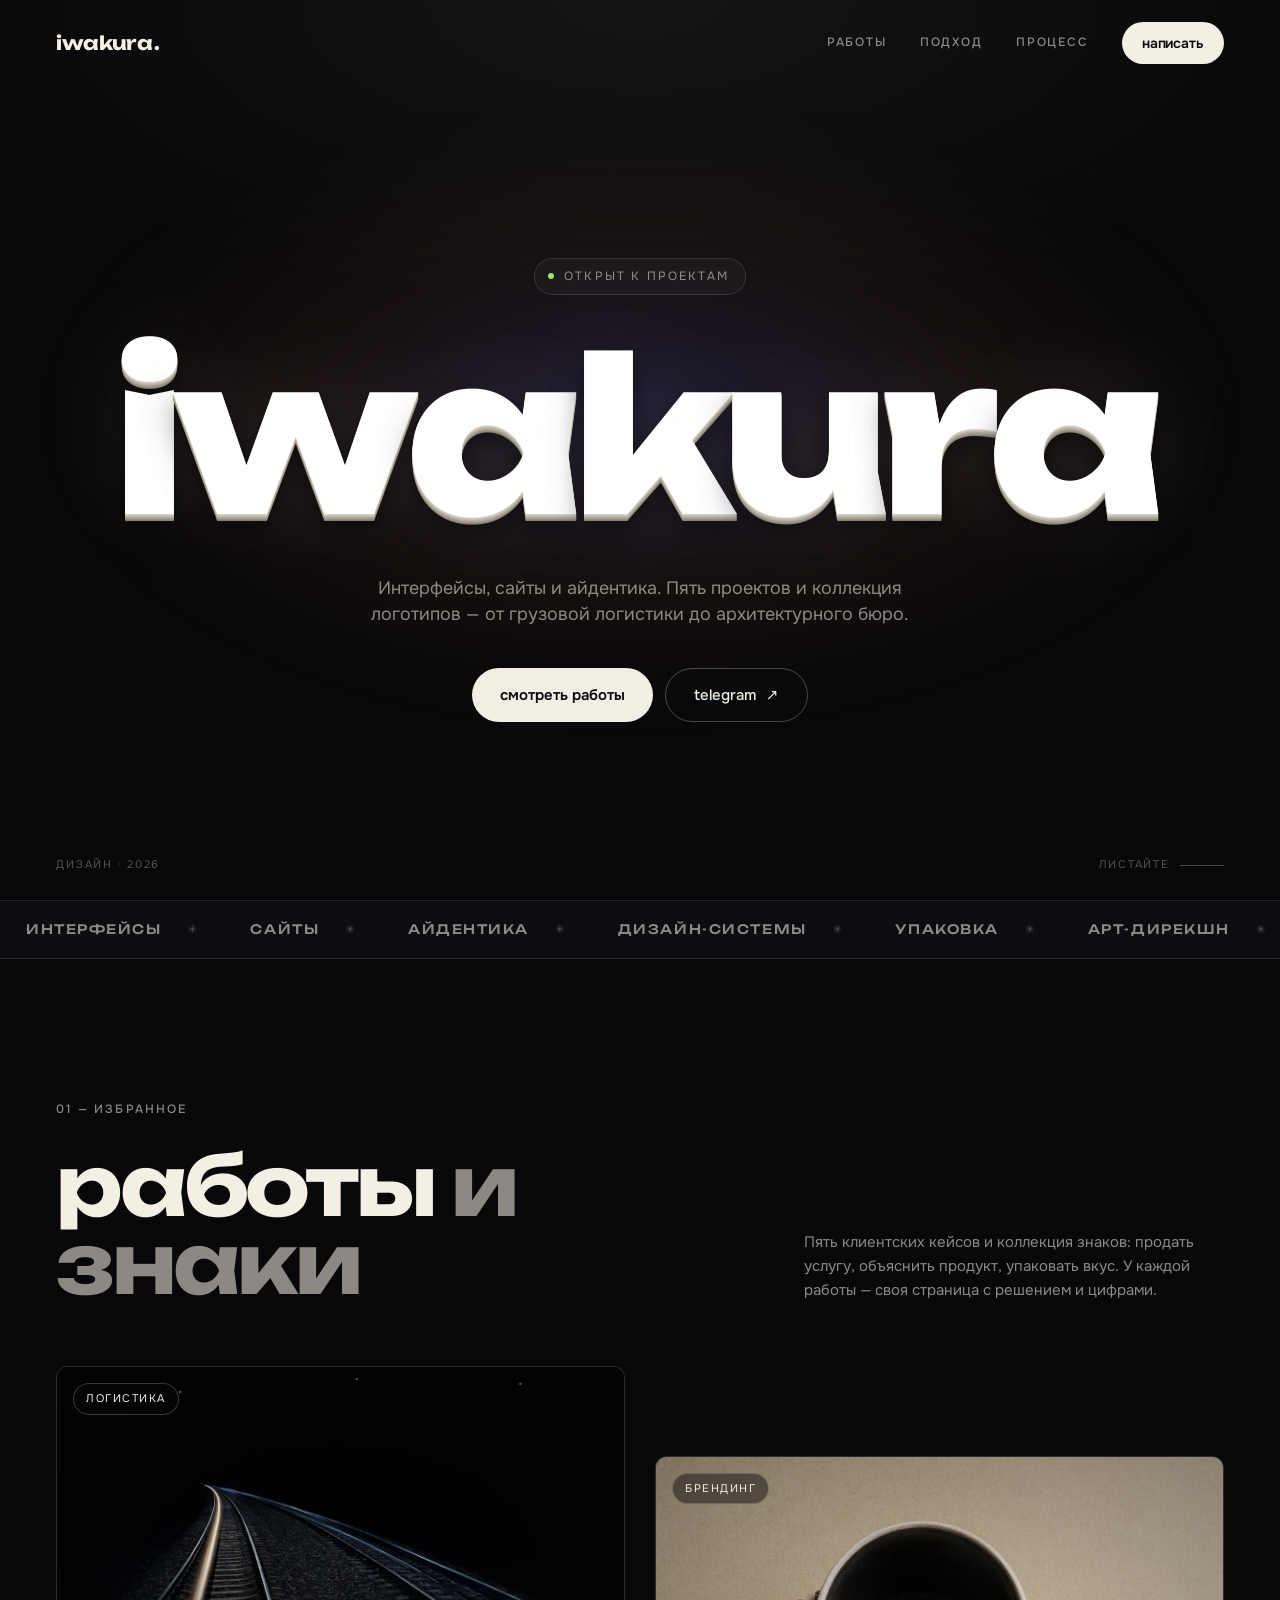
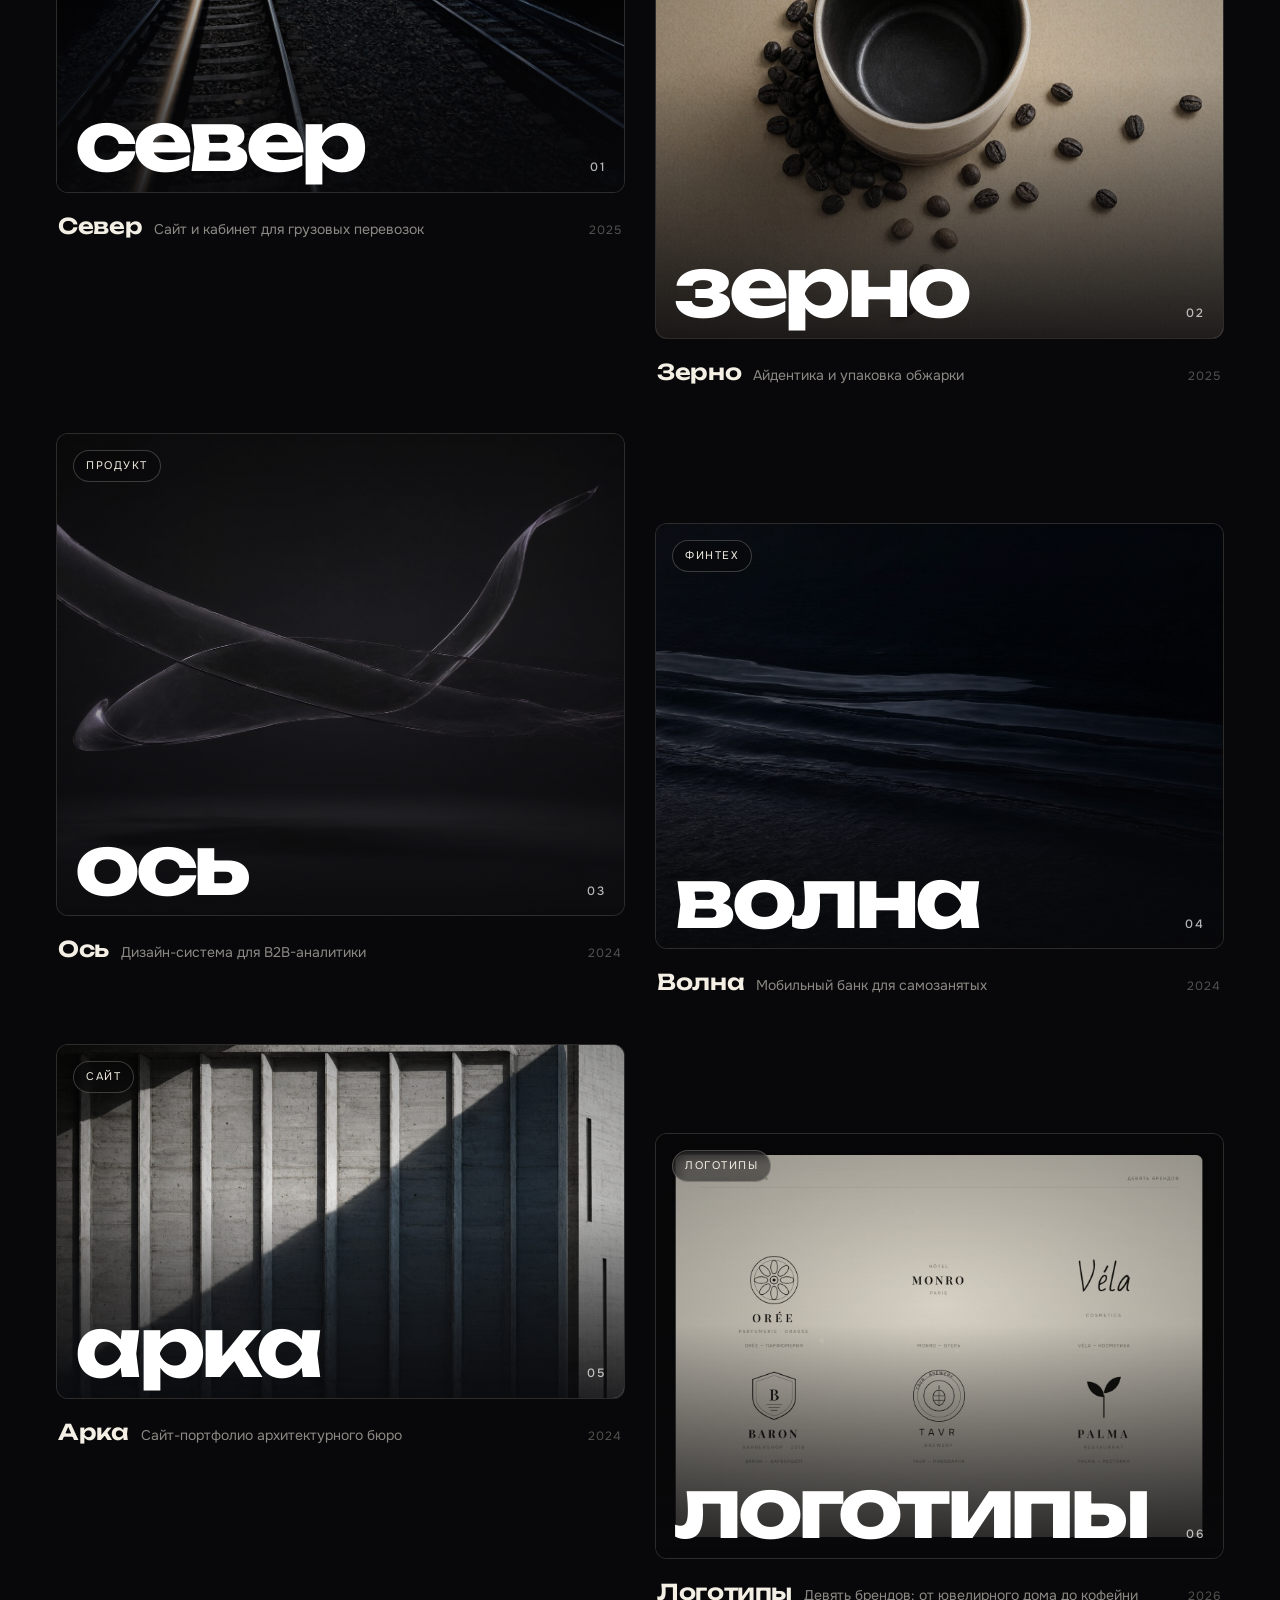
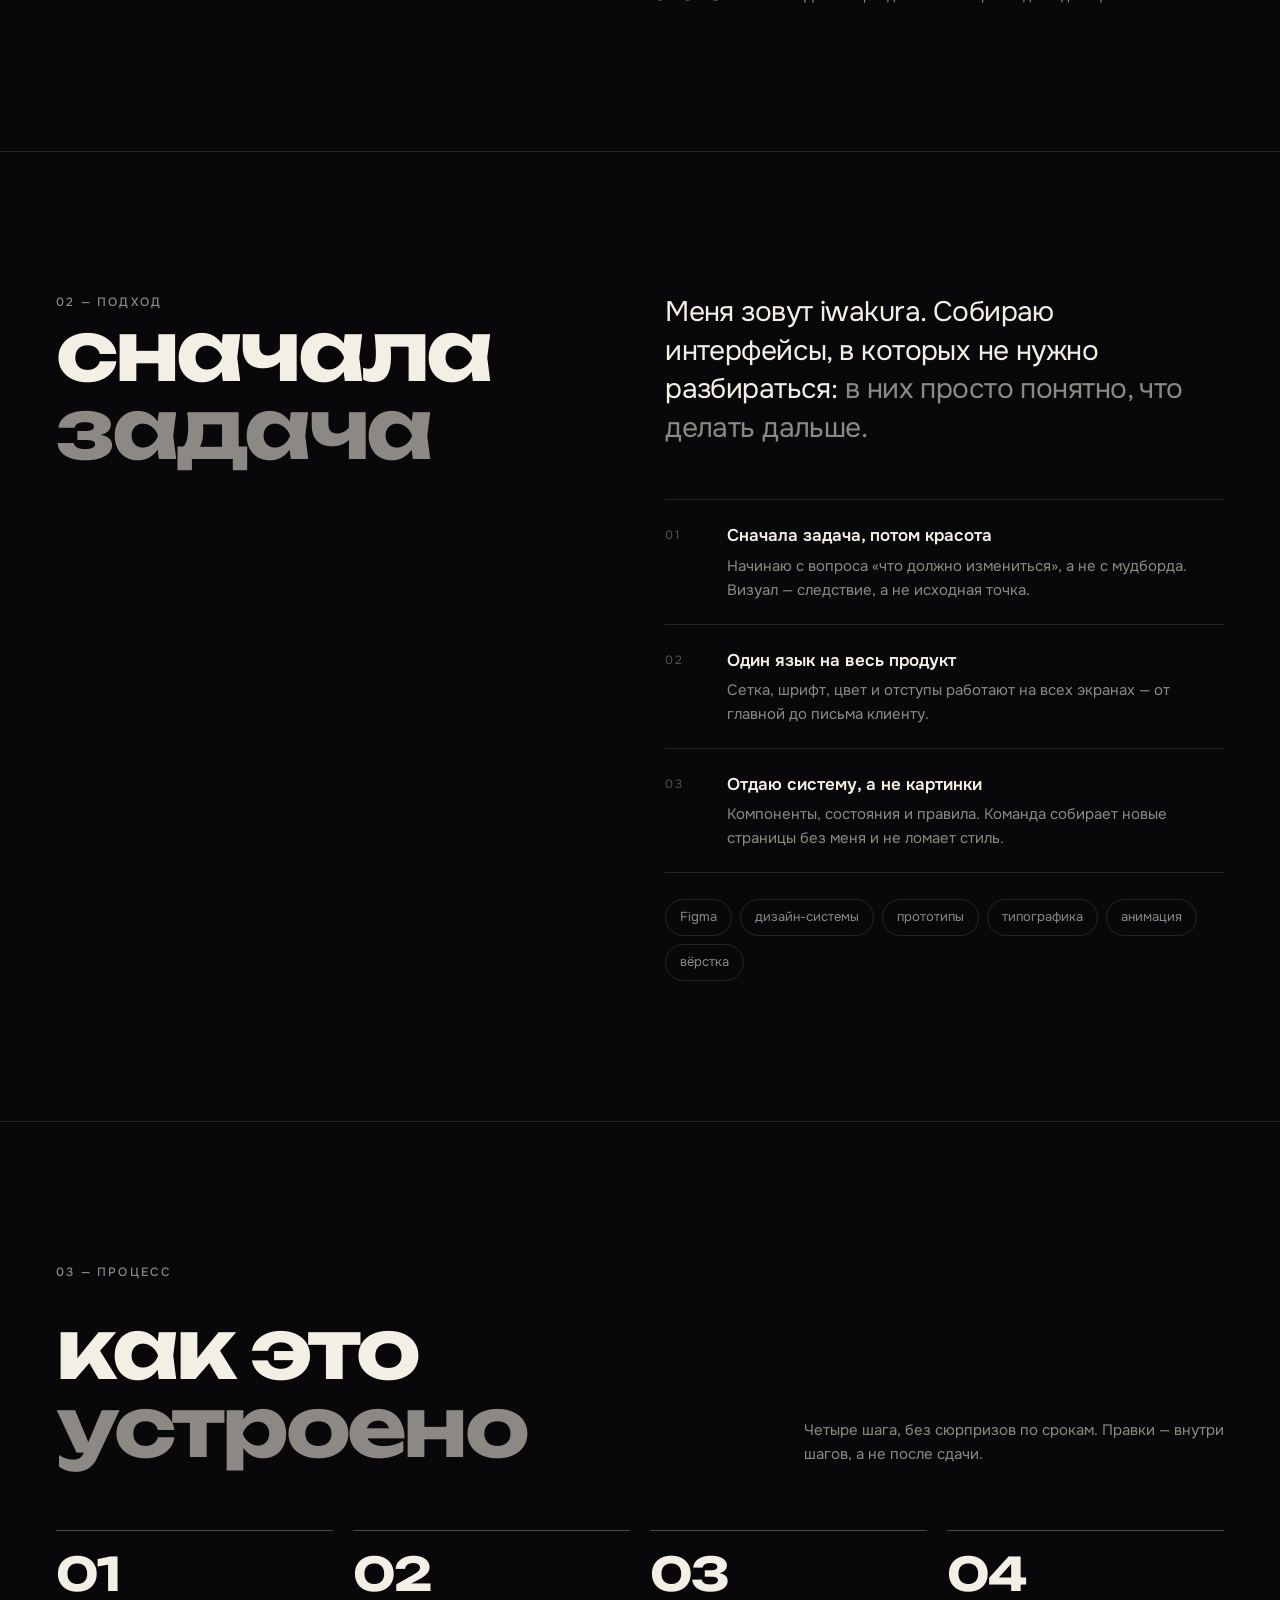
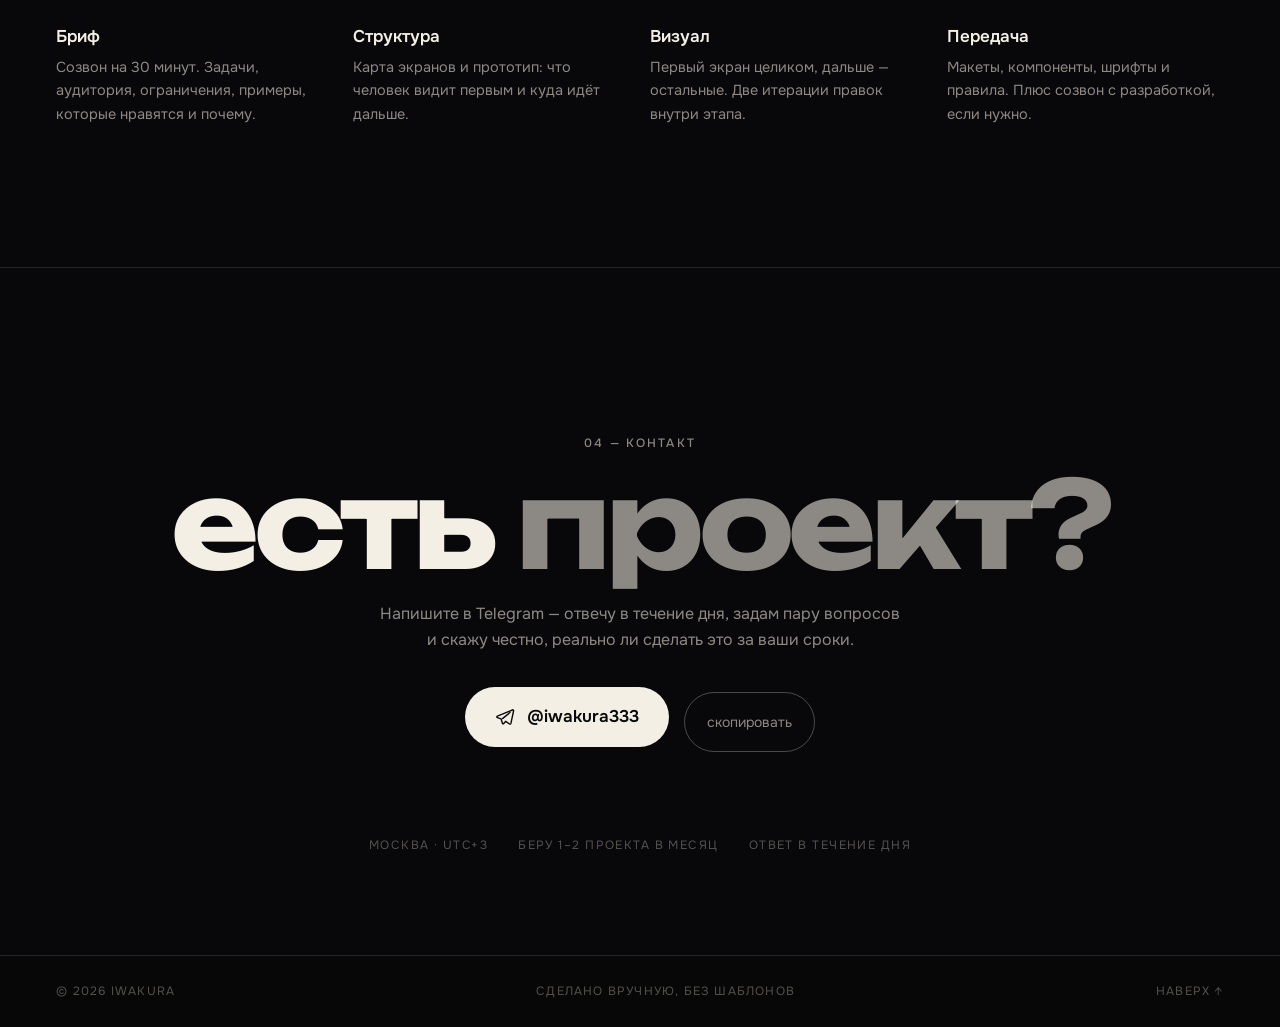
==== commit cf3138ec: "Add files via upload" ====
--- a/index.html
+++ b/index.html
@@ -4,7 +4,7 @@
 <meta charset="UTF-8">
 <meta name="viewport" content="width=device-width, initial-scale=1">
 <title>iwakura — дизайн интерфейсов и айдентики</title>
-<meta name="description" content="Портфолио iwakura: интерфейсы, сайты и айдентика. Пять проектов — от грузовой логистики до архитектурного бюро.">
+<meta name="description" content="Портфолио iwakura: интерфейсы, сайты и айдентика. Пять проектов и коллекция логотипов — от грузовой логистики до архитектурного бюро.">
 <meta property="og:type" content="website">
 <meta property="og:title" content="iwakura — дизайн интерфейсов и айдентики">
 <meta property="og:description" content="Пять проектов: логистика, кофе, B2B-аналитика, финтех, архитектура.">
@@ -12,9 +12,9 @@
 <meta http-equiv="Content-Security-Policy" content="default-src 'self'; img-src 'self' data:; style-src 'self' 'unsafe-inline'; script-src 'self' 'unsafe-inline'; font-src 'self'; connect-src 'none'; object-src 'none'; base-uri 'self'; form-action 'none'">
 <meta name="referrer" content="strict-origin-when-cross-origin">
 <meta name="color-scheme" content="dark">
-<link rel="canonical" href="https://USERNAME.github.io/iwakura-portfolio/">
-<meta property="og:url" content="https://USERNAME.github.io/iwakura-portfolio/">
-<meta property="og:image" content="https://USERNAME.github.io/iwakura-portfolio/og.jpg">
+<link rel="canonical" href="https://dieforme7123.github.io/iwakura/">
+<meta property="og:url" content="https://dieforme7123.github.io/iwakura/">
+<meta property="og:image" content="https://dieforme7123.github.io/iwakura/og.jpg">
 <meta property="og:image:width" content="1200">
 <meta property="og:image:height" content="630">
 <meta name="twitter:card" content="summary_large_image">
@@ -45,7 +45,7 @@
     <div class="hero-glow" aria-hidden="true"></div>
     <p class="hero-kicker"><span class="live" aria-hidden="true"></span>открыт к проектам</p>
     <h1 class="hero-title" data-split>iwakura</h1>
-    <p class="hero-sub">Интерфейсы, сайты и айдентика. Пять проектов — от грузовой логистики до архитектурного бюро.</p>
+    <p class="hero-sub">Интерфейсы, сайты и айдентика. Пять проектов и коллекция логотипов — от грузовой логистики до архитектурного бюро.</p>
     <div class="hero-cta">
       <a class="btn btn-solid" href="#works" data-magnetic>смотреть работы</a>
       <a class="btn btn-ghost" href="https://t.me/iwakura333" target="_blank" rel="noopener noreferrer">telegram <span class="arr">↗</span></a>
@@ -67,8 +67,8 @@
     <div class="wrap">
       <div class="sec-head reveal">
         <p class="label">01 — избранное</p>
-        <h2>пять <em>проектов</em></h2>
-        <p class="sec-note">Разные отрасли и разные задачи: продать услугу, объяснить продукт, упаковать вкус. У каждого — своя страница с решением и цифрами.</p>
+        <h2>работы <em>и знаки</em></h2>
+        <p class="sec-note">Пять клиентских кейсов и коллекция знаков: продать услугу, объяснить продукт, упаковать вкус. У каждой работы — своя страница с решением и цифрами.</p>
       </div>
 
       <div class="works">
@@ -139,6 +139,19 @@
             <h3>Арка</h3>
             <p>Сайт-портфолио архитектурного бюро</p>
             <span class="year">2024</span>
+          </div>
+        </a>
+        <a class="card reveal" href="works/logos.html">
+          <div class="card-media">
+            <img src="assets/img/logos.jpg" alt="Лист логотипов: Orée, Monro, Véla, Baron, Tavr, Palma">
+            <span class="card-tag">логотипы</span>
+            <span class="card-go">смотреть знаки ↗</span>
+            <span class="card-word">логотипы <span class="idx">06</span></span>
+          </div>
+          <div class="card-meta">
+            <h3>Логотипы</h3>
+            <p>Девять брендов: от ювелирного дома до кофейни</p>
+            <span class="year">2026</span>
           </div>
         </a>
       </div>
--- a/assets/css/style.css
+++ b/assets/css/style.css
@@ -609,3 +609,48 @@
 .map .pin:nth-of-type(4) small { left: auto; right: 16px; text-align: right; }
 
 .p-cta { margin-top: 4px; text-align: center; font-size: 9px; font-weight: 600; color: #06121f; background: #6fe3ff; border-radius: 8px; padding: 10px 0; }
+
+.logos-grid { display: grid; grid-template-columns: 1fr 1fr; gap: clamp(14px, 2vw, 22px); }
+.logo-card { border: 1px solid var(--line); border-radius: 14px; overflow: hidden; background: #0b0b0f; transition: border-color .4s ease, transform .5s var(--ease); }
+.logo-card:hover { border-color: var(--line-2); transform: translateY(-4px); }
+.stage { position: relative; aspect-ratio: 16 / 10; display: grid; place-items: center; background: radial-gradient(70% 70% at 50% 42%, color-mix(in srgb, var(--tint) 22%, transparent), transparent 72%), #0a0a0d; }
+.stage::after { content: ""; position: absolute; inset: 0; background-image: url(../img/tex-grain.jpg); background-size: 420px; opacity: .06; mix-blend-mode: overlay; pointer-events: none; }
+.mark { width: clamp(78px, 9.4vw, 132px); color: var(--cream); transition: transform .6s var(--ease); }
+.mark svg { width: 100%; height: auto; display: block; }
+.logo-card:hover .mark { transform: scale(1.07) rotate(-3deg); }
+.stage-tag { position: absolute; left: 16px; top: 14px; font-size: 10px; letter-spacing: .18em; color: var(--faint); }
+.logo-meta { padding: 18px 20px 20px; display: grid; gap: 10px; border-top: 1px solid var(--line); }
+.lhead { display: flex; justify-content: space-between; align-items: baseline; gap: 12px; }
+.lhead h3 { font-family: var(--display); font-weight: 600; font-size: clamp(16px, 1.6vw, 20px); letter-spacing: .1em; text-transform: uppercase; }
+.lhead span { font-size: 11px; letter-spacing: .12em; text-transform: uppercase; color: var(--faint); white-space: nowrap; }
+.logo-meta p { color: var(--muted); font-size: 14.5px; line-height: 1.55; }
+.sw-row { display: flex; gap: 6px; }
+.sw-row i { width: 14px; height: 14px; border-radius: 50%; background: var(--c); border: 1px solid rgba(244, 239, 228, .2); }
+@media (max-width: 820px) { .logos-grid { grid-template-columns: 1fr; } .stage { aspect-ratio: 4 / 3; } }
+
+.sheet { position: relative; background: #efe7d7; color: #141310; border-radius: 16px; padding: clamp(20px, 3.4vw, 48px); overflow: hidden; }
+.sheet::after { content: ""; position: absolute; inset: 0; background-image: url(../img/tex-grain.jpg); background-size: cover; opacity: .08; mix-blend-mode: multiply; pointer-events: none; }
+.sheet-head { position: relative; z-index: 1; display: flex; justify-content: space-between; gap: 16px; padding-bottom: 12px; border-bottom: 1px solid rgba(20, 19, 16, .2); font-size: 10px; letter-spacing: .22em; text-transform: uppercase; color: rgba(20, 19, 16, .55); }
+.sheet-grid { position: relative; z-index: 1; display: grid; grid-template-columns: repeat(3, 1fr); gap: clamp(16px, 2.6vw, 34px) clamp(12px, 2vw, 26px); margin-top: clamp(14px, 2.4vw, 26px); }
+.lg { display: flex; flex-direction: column; align-items: center; text-align: center; gap: 10px; height: 100%; padding: clamp(10px, 1.6vw, 20px) 0 0; }
+.lg-mark { height: 84px; display: grid; place-items: center; color: #141310; }
+.lg-mark svg { height: 84px; width: auto; display: block; }
+.lg-word { font-size: clamp(19px, 2vw, 26px); line-height: 1; letter-spacing: .02em; }
+.lg-word.caps { text-transform: uppercase; letter-spacing: .3em; font-size: clamp(14px, 1.4vw, 17px); }
+.lg-word.caps-wide { text-transform: uppercase; letter-spacing: .46em; font-size: clamp(12px, 1.2vw, 15px); }
+.lg-word.big { font-size: clamp(24px, 2.9vw, 38px); }
+.lg-word.script { font-size: clamp(32px, 3.8vw, 48px); }
+.w-serif { font-family: "Playfair Display", Georgia, serif; font-weight: 600; }
+.w-serif-l { font-family: "Playfair Display", Georgia, serif; font-weight: 400; }
+.w-script { font-family: "Bad Script", "Segoe Script", cursive; }
+.w-sans { font-family: var(--text); }
+.lg-tag { font-size: 9px; letter-spacing: .3em; text-transform: uppercase; color: rgba(20, 19, 16, .5); }
+.lg-cap { width: 100%; margin-top: auto; padding-top: 9px; border-top: 1px solid rgba(20, 19, 16, .16); font-size: 9.5px; letter-spacing: .13em; text-transform: uppercase; color: rgba(20, 19, 16, .55); }
+.lg-stack { display: grid; justify-items: center; gap: 7px; height: 84px; align-content: center; }
+.ring { width: 72px; height: 72px; border: 1px solid currentColor; border-radius: 50%; display: grid; place-items: center; position: relative; font-family: "Playfair Display", Georgia, serif; font-size: 29px; line-height: 1; }
+.ring::after { content: ""; position: absolute; inset: 4px; border: 1px solid currentColor; border-radius: 50%; opacity: .45; }
+.sq { width: 68px; height: 68px; border: 1px solid currentColor; display: grid; place-items: center; font-family: "Playfair Display", Georgia, serif; font-size: 27px; line-height: 1; }
+@media (max-width: 1080px) { .sheet-grid { grid-template-columns: repeat(2, 1fr); } }
+@media (max-width: 640px) { .sheet-grid { grid-template-columns: 1fr; } .lg { padding-top: 14px; } }
+
+.case-title.long { font-size: clamp(38px, 11.6vw, 178px); }
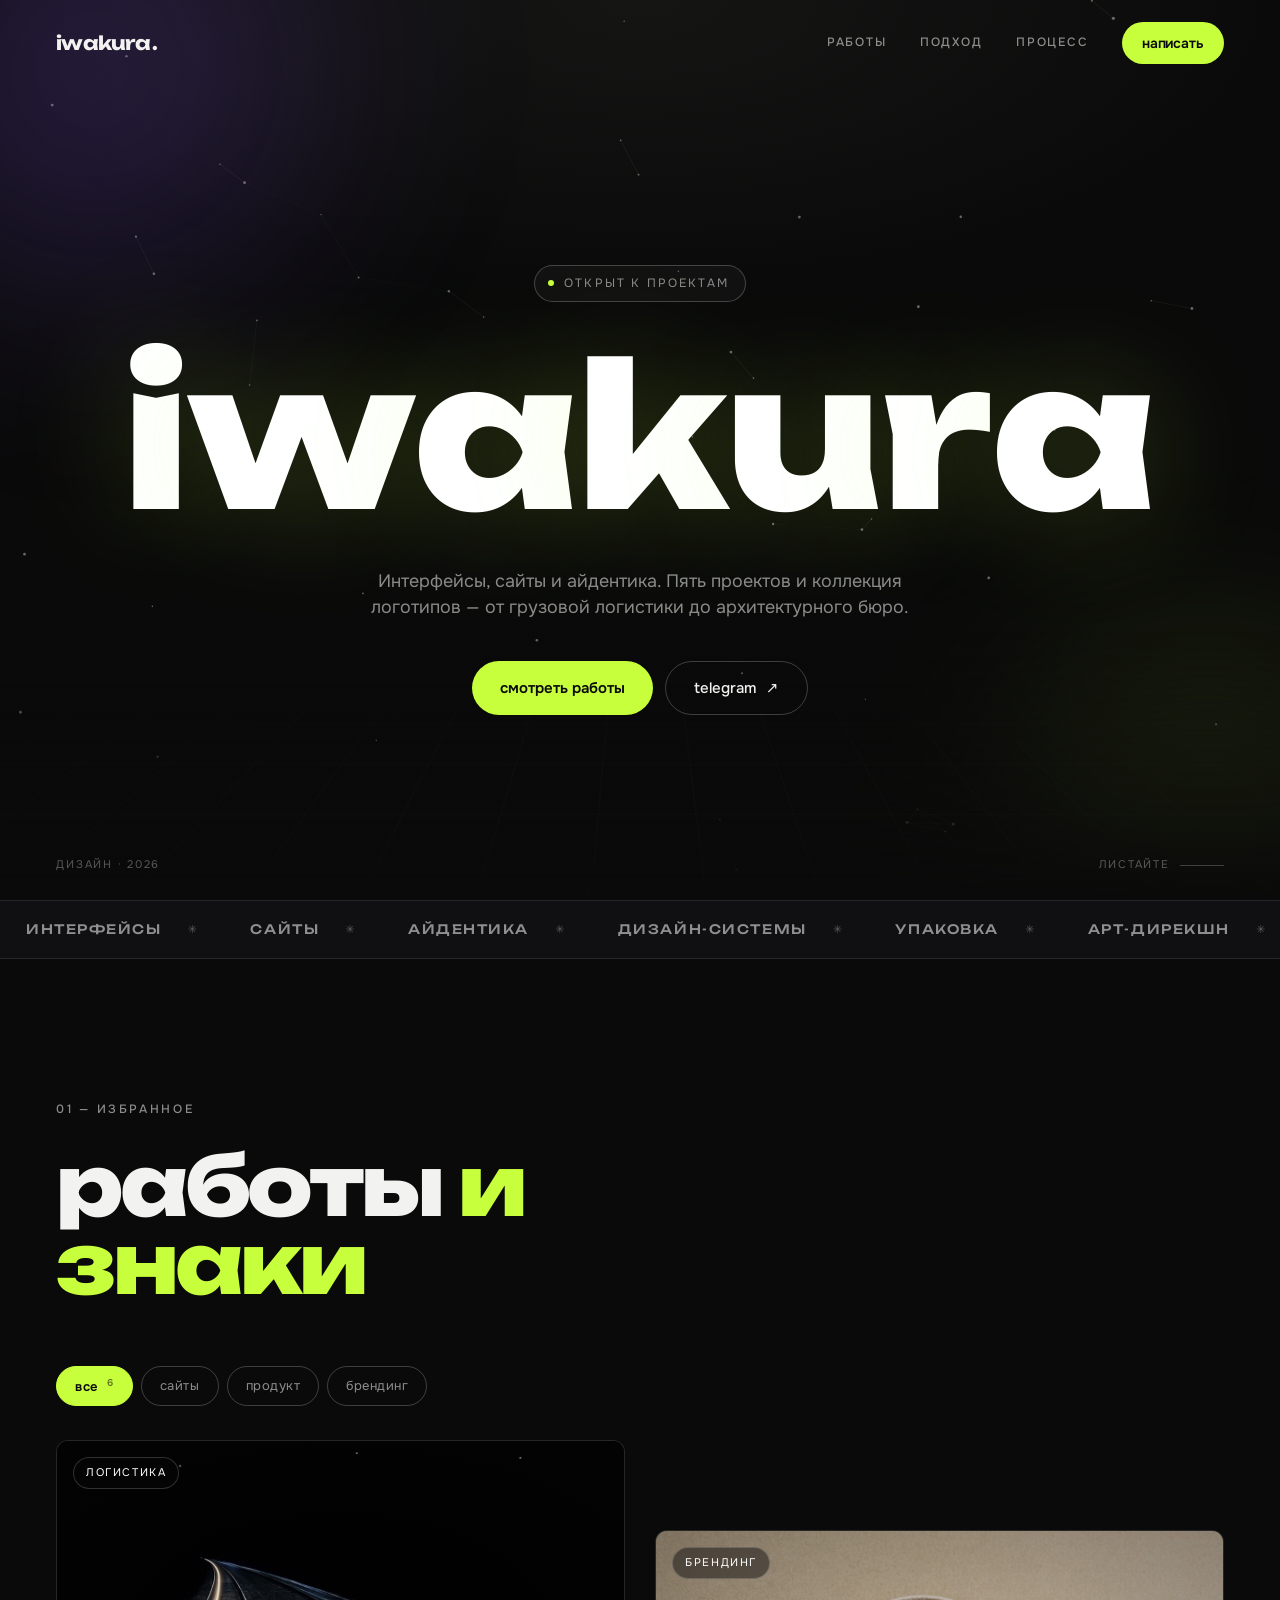
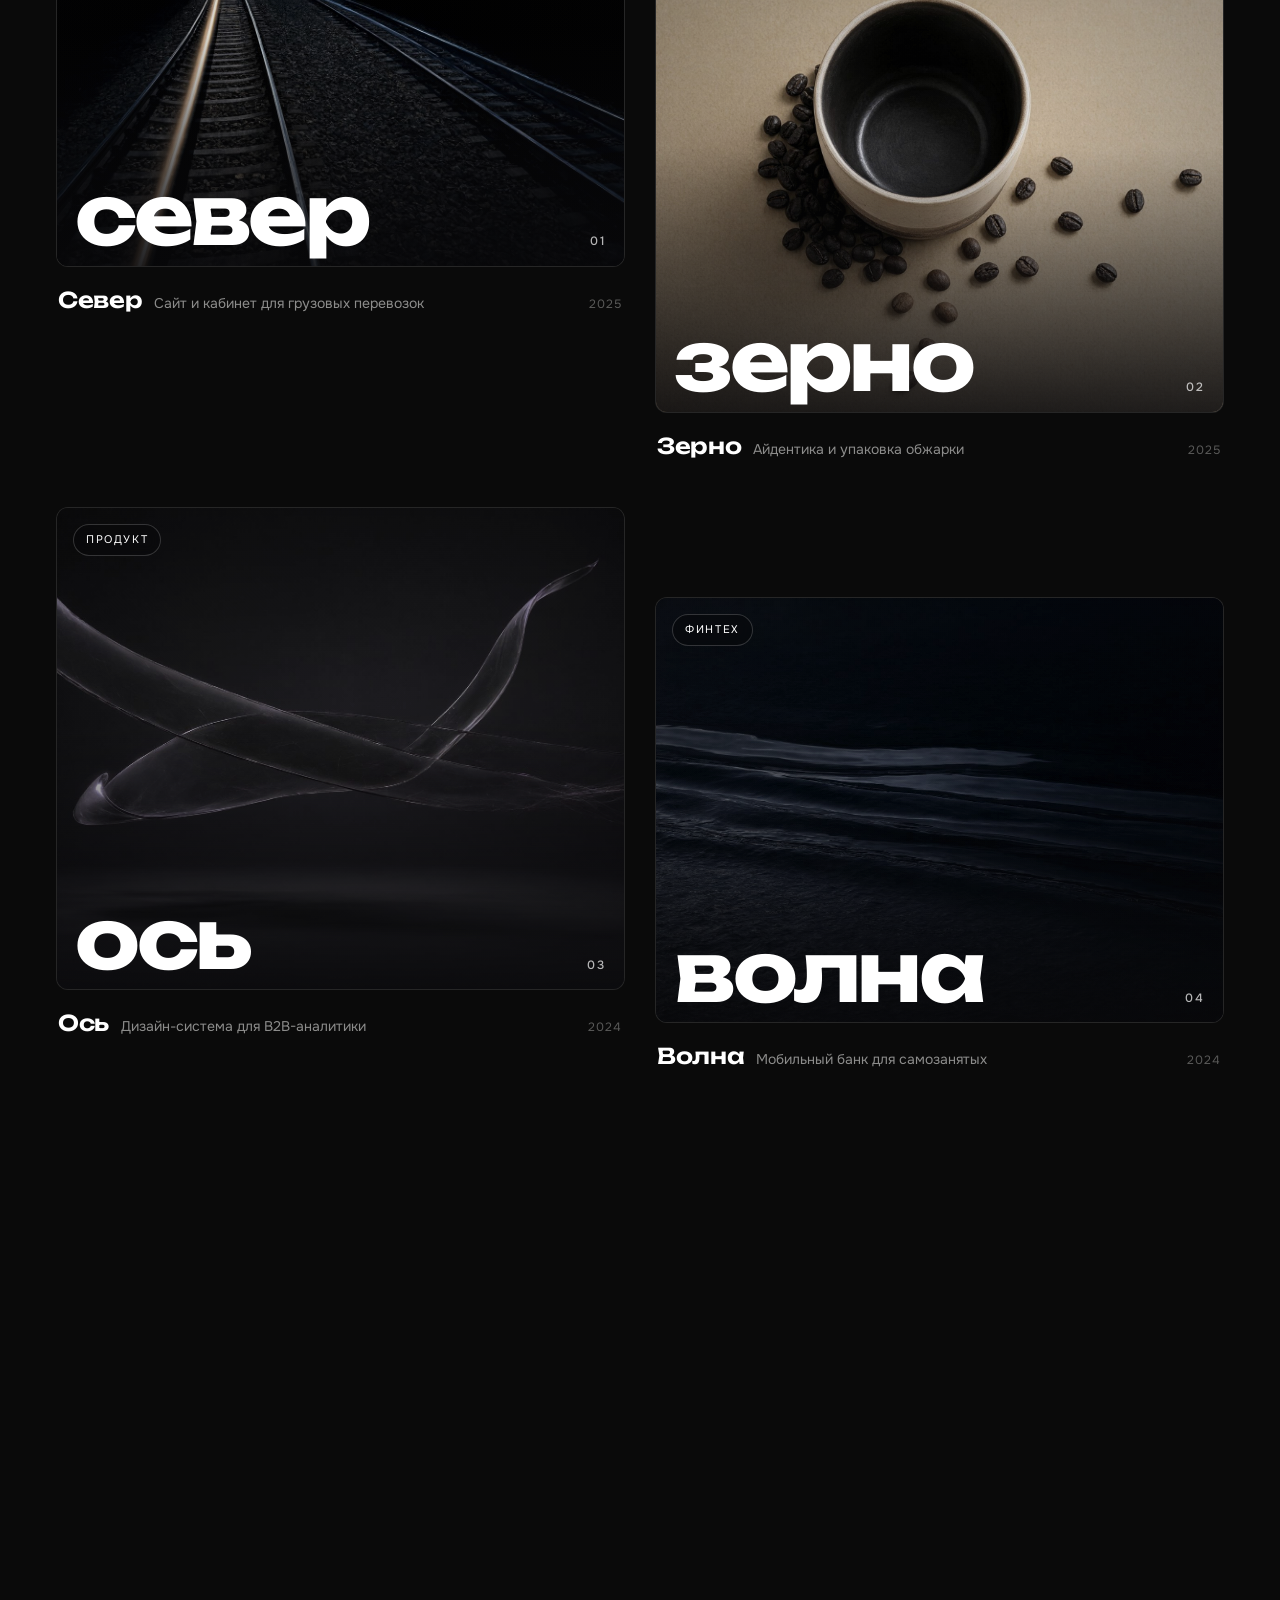
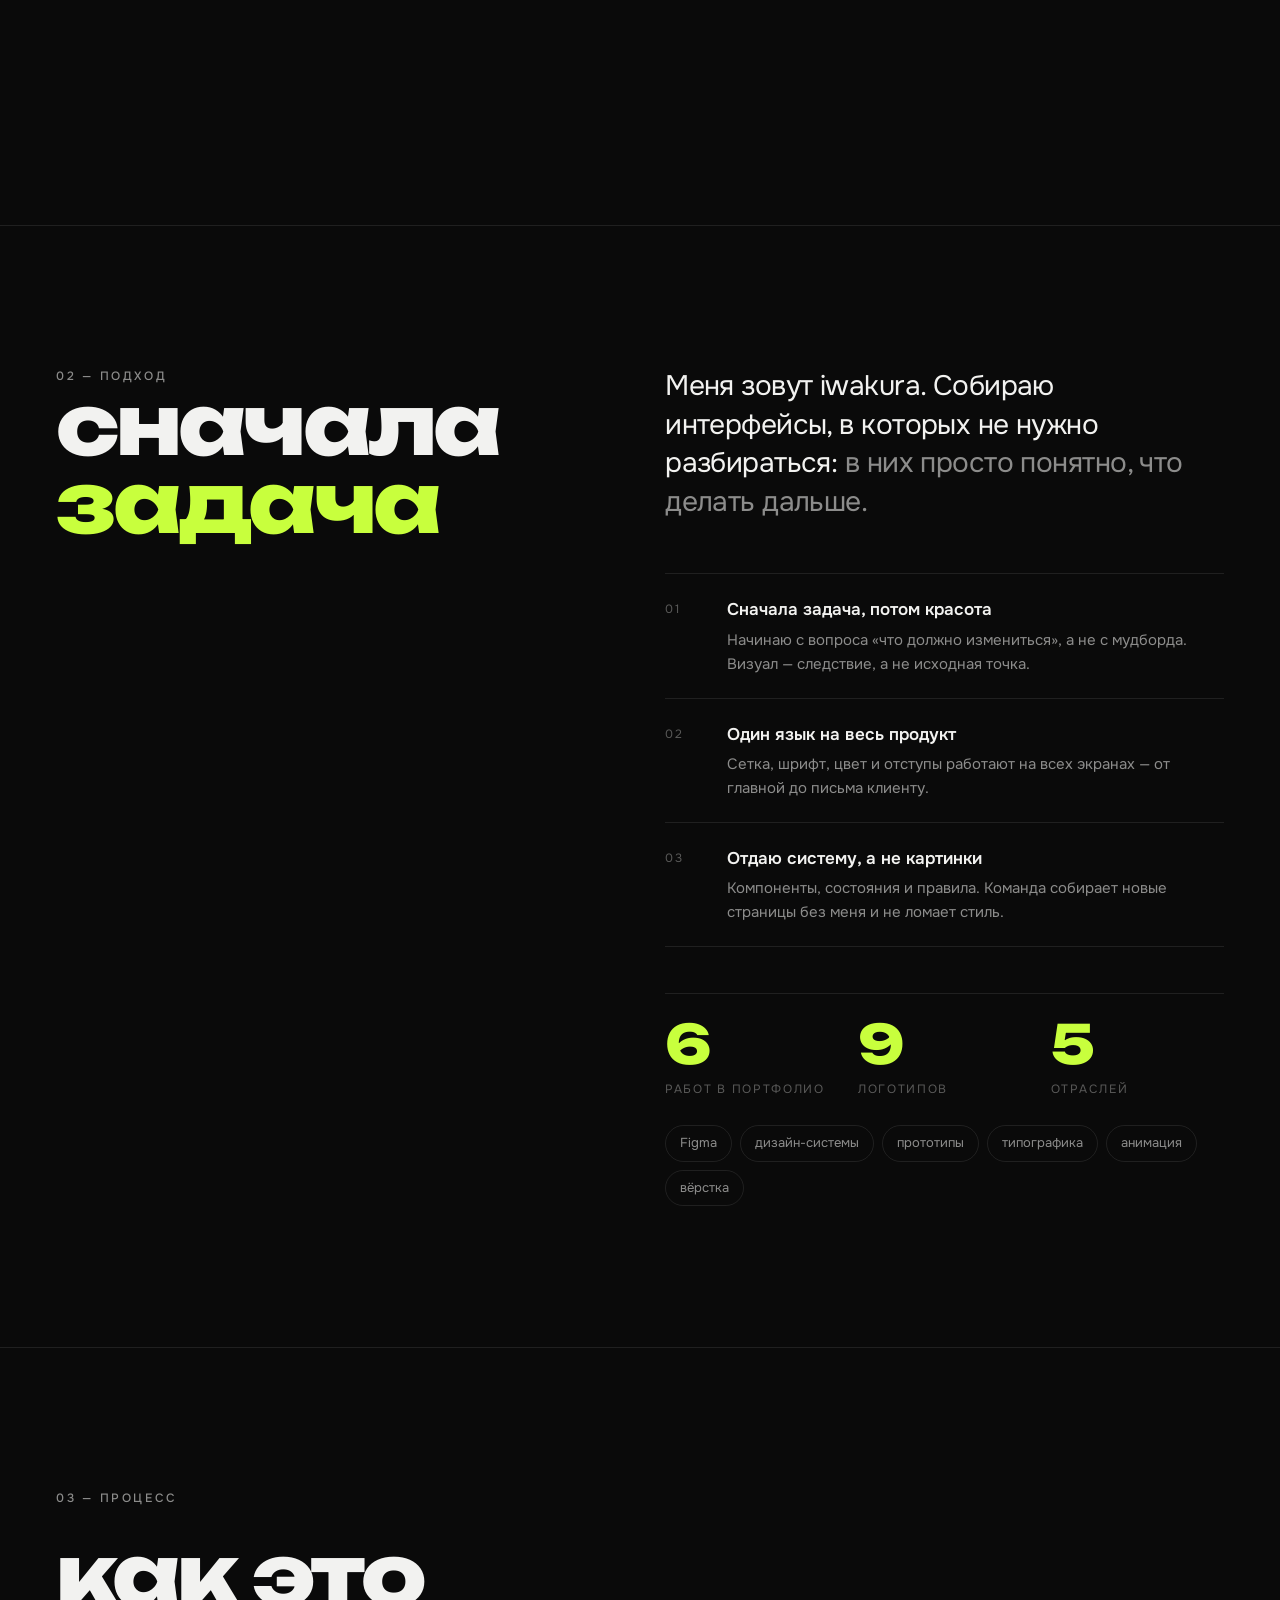
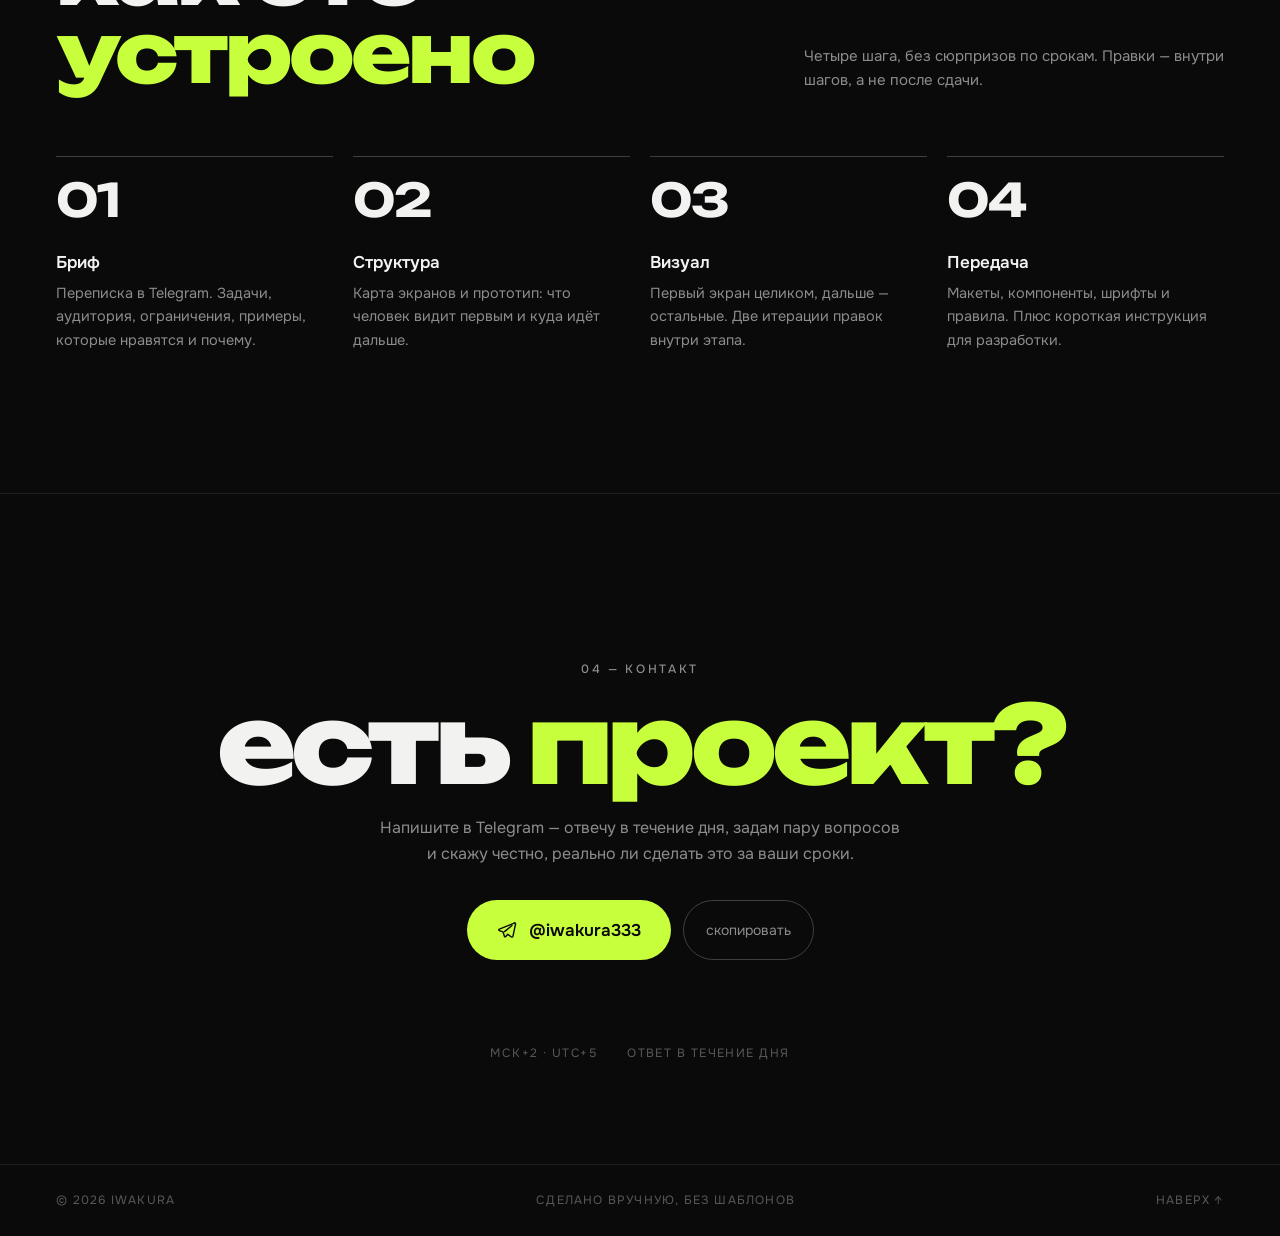
==== commit 45fbd24f: "Add files via upload" ====
--- a/index.html
+++ b/index.html
@@ -20,12 +20,15 @@
 <meta name="twitter:card" content="summary_large_image">
 <link rel="icon" href="data:image/svg+xml,%3Csvg xmlns='http://www.w3.org/2000/svg' viewBox='0 0 64 64'%3E%3Crect width='64' height='64' rx='14' fill='%2308080a'/%3E%3Ctext x='32' y='43' font-family='Arial,sans-serif' font-size='26' font-weight='700' fill='%23f4efe4' text-anchor='middle'%3Eiw%3C/text%3E%3C/svg%3E">
 <link rel="stylesheet" href="assets/css/fonts.css">
+<link rel="stylesheet" href="assets/css/fonts-ui.css">
 <link rel="stylesheet" href="assets/css/style.css">
+<link rel="stylesheet" href="assets/css/theme-2026.css">
 <script>document.documentElement.classList.add('js');</script>
 </head>
 <body>
 <a class="skip" href="#works">к работам</a>
 <div class="grain" aria-hidden="true"></div>
+<div class="bg-fx" aria-hidden="true"><div class="bg-plane"></div><canvas id="bgParticles"></canvas></div>
 
 <header class="site-head">
   <div class="head-inner">
@@ -43,6 +46,8 @@
 <main>
   <section class="hero">
     <div class="hero-glow" aria-hidden="true"></div>
+    <div class="blob blob-a" aria-hidden="true"></div>
+    <div class="blob blob-b" aria-hidden="true"></div>
     <p class="hero-kicker"><span class="live" aria-hidden="true"></span>открыт к проектам</p>
     <h1 class="hero-title" data-split>iwakura</h1>
     <p class="hero-sub">Интерфейсы, сайты и айдентика. Пять проектов и коллекция логотипов — от грузовой логистики до архитектурного бюро.</p>
@@ -58,21 +63,27 @@
 
   <div class="strip" aria-hidden="true">
     <div class="strip-track">
-      <span>интерфейсы</span><span>сайты</span><span>айдентика</span><span>дизайн-системы</span><span>упаковка</span><span>арт-дирекшн</span>
-      <span>интерфейсы</span><span>сайты</span><span>айдентика</span><span>дизайн-системы</span><span>упаковка</span><span>арт-дирекшн</span>
+      <div class="strip-group">
+        <span>интерфейсы</span><span>сайты</span><span>айдентика</span><span>дизайн-системы</span><span>упаковка</span><span>арт-дирекшн</span>
+      </div>
     </div>
   </div>
 
   <section class="section" id="works">
     <div class="wrap">
-      <div class="sec-head reveal">
+      <div class="sec-head solo reveal">
         <p class="label">01 — избранное</p>
         <h2>работы <em>и знаки</em></h2>
-        <p class="sec-note">Пять клиентских кейсов и коллекция знаков: продать услугу, объяснить продукт, упаковать вкус. У каждой работы — своя страница с решением и цифрами.</p>
-      </div>
-
+      </div>
+
+      <div class="filters" role="group" aria-label="Фильтр работ">
+        <button class="fchip is-on" type="button" data-filter="all" aria-pressed="true">все <sup>6</sup></button>
+        <button class="fchip" type="button" data-filter="web" aria-pressed="false">сайты</button>
+        <button class="fchip" type="button" data-filter="product" aria-pressed="false">продукт</button>
+        <button class="fchip" type="button" data-filter="brand" aria-pressed="false">брендинг</button>
+      </div>
       <div class="works">
-        <a class="card reveal" href="works/sever.html">
+        <a class="card reveal" href="works/sever.html" data-cat="web">
           <div class="card-media">
             <img src="assets/img/sever.jpg" alt="Ночная железная дорога — обложка кейса «Север»">
             <span class="card-tag">логистика</span>
@@ -86,7 +97,7 @@
           </div>
         </a>
 
-        <a class="card reveal" href="works/zerno.html">
+        <a class="card reveal" href="works/zerno.html" data-cat="brand">
           <div class="card-media">
             <img src="assets/img/zerno.jpg" alt="Кофейные зёрна и чашка — обложка кейса «Зерно»">
             <span class="card-tag">брендинг</span>
@@ -100,7 +111,7 @@
           </div>
         </a>
 
-        <a class="card reveal" href="works/os.html">
+        <a class="card reveal" href="works/os.html" data-cat="product">
           <div class="card-media">
             <img src="assets/img/os.jpg" alt="Стеклянные ленты на тёмном фоне — обложка кейса «Ось»">
             <span class="card-tag">продукт</span>
@@ -114,7 +125,7 @@
           </div>
         </a>
 
-        <a class="card reveal" href="works/volna.html">
+        <a class="card reveal" href="works/volna.html" data-cat="product">
           <div class="card-media">
             <img src="assets/img/volna.jpg" alt="Тёмная вода — обложка кейса «Волна»">
             <span class="card-tag">финтех</span>
@@ -128,7 +139,7 @@
           </div>
         </a>
 
-        <a class="card reveal" href="works/arka.html">
+        <a class="card reveal" href="works/arka.html" data-cat="web">
           <div class="card-media">
             <img src="assets/img/arka.jpg" alt="Бетонная архитектура — обложка кейса «Арка»">
             <span class="card-tag">сайт</span>
@@ -141,7 +152,7 @@
             <span class="year">2024</span>
           </div>
         </a>
-        <a class="card reveal" href="works/logos.html">
+        <a class="card reveal" href="works/logos.html" data-cat="brand">
           <div class="card-media">
             <img src="assets/img/logos.jpg" alt="Лист логотипов: Orée, Monro, Véla, Baron, Tavr, Palma">
             <span class="card-tag">логотипы</span>
@@ -171,7 +182,11 @@
           <li class="reveal"><span class="num">02</span><div><h3>Один язык на весь продукт</h3><p>Сетка, шрифт, цвет и отступы работают на всех экранах — от главной до письма клиенту.</p></div></li>
           <li class="reveal"><span class="num">03</span><div><h3>Отдаю систему, а не картинки</h3><p>Компоненты, состояния и правила. Команда собирает новые страницы без меня и не ломает стиль.</p></div></li>
         </ul>
-        <ul class="tags">
+        <ul class="stats-row">
+          <li><b data-count="6">0</b><span>работ в портфолио</span></li>
+          <li><b data-count="9">0</b><span>логотипов</span></li>
+          <li><b data-count="5">0</b><span>отраслей</span></li>
+        </ul>        <ul class="tags">
           <li>Figma</li><li>дизайн-системы</li><li>прототипы</li><li>типографика</li><li>анимация</li><li>вёрстка</li>
         </ul>
       </div>
@@ -186,10 +201,10 @@
         <p class="sec-note">Четыре шага, без сюрпризов по срокам. Правки — внутри шагов, а не после сдачи.</p>
       </div>
       <ol class="steps">
-        <li class="step reveal"><span class="n">01</span><h3>Бриф</h3><p>Созвон на 30 минут. Задачи, аудитория, ограничения, примеры, которые нравятся и почему.</p></li>
+        <li class="step reveal"><span class="n">01</span><h3>Бриф</h3><p>Переписка в Telegram. Задачи, аудитория, ограничения, примеры, которые нравятся и почему.</p></li>
         <li class="step reveal"><span class="n">02</span><h3>Структура</h3><p>Карта экранов и прототип: что человек видит первым и куда идёт дальше.</p></li>
         <li class="step reveal"><span class="n">03</span><h3>Визуал</h3><p>Первый экран целиком, дальше — остальные. Две итерации правок внутри этапа.</p></li>
-        <li class="step reveal"><span class="n">04</span><h3>Передача</h3><p>Макеты, компоненты, шрифты и правила. Плюс созвон с разработкой, если нужно.</p></li>
+        <li class="step reveal"><span class="n">04</span><h3>Передача</h3><p>Макеты, компоненты, шрифты и правила. Плюс короткая инструкция для разработки.</p></li>
       </ol>
     </div>
   </section>
@@ -199,7 +214,7 @@
       <p class="label reveal">04 — контакт</p>
       <h2 class="reveal">есть <em>проект?</em></h2>
       <p class="lead reveal">Напишите в Telegram — отвечу в течение дня, задам пару вопросов и скажу честно, реально ли сделать это за ваши сроки.</p>
-      <div class="reveal">
+      <div class="contact-actions reveal">
         <a class="tg" href="https://t.me/iwakura333" target="_blank" rel="noopener noreferrer" data-magnetic>
           <svg viewBox="0 0 24 24" fill="none" stroke="currentColor" stroke-width="1.7" aria-hidden="true"><path d="M21.5 3.5 2.8 10.9c-.9.3-.9 1.5 0 1.8l4.4 1.5 1.7 5.3c.2.7 1.1.9 1.6.3l2.4-2.6 4.5 3.2c.6.4 1.5.1 1.7-.7l3.2-15c.2-.9-.7-1.6-1.8-1.2Z" stroke-linejoin="round"/><path d="M9 13.9 18 6.6" stroke-linecap="round"/></svg>
           @iwakura333
@@ -207,9 +222,8 @@
         <button class="copy" type="button" data-copy="@iwakura333" aria-label="Скопировать ник в Telegram"><span>скопировать</span></button>
       </div>
       <div class="contact-foot reveal">
-        <span>Москва · UTC+3</span>
-        <span>беру 1–2 проекта в месяц</span>
-        <span>ответ в течение дня</span>
+        <span>МСК+2 · UTC+5</span>
+          <span>ответ в течение дня</span>
       </div>
     </div>
   </section>
@@ -224,5 +238,8 @@
 </footer>
 
 <script src="assets/js/main.js"></script>
+<script src="assets/js/fx.js"></script>
+<div class="cursor-dot" aria-hidden="true"></div>
+<div class="cursor-ring" aria-hidden="true"></div>
 </body>
-</html>
+</html>
--- a/assets/css/fonts-ui.css
+++ b/assets/css/fonts-ui.css
@@ -0,0 +1,352 @@
+﻿/* cyrillic-ext */
+@font-face {
+  font-family: 'Inter';
+  font-style: normal;
+  font-weight: 400;
+  font-display: swap;
+  src: url(../fonts/UcC73FwrK3iLTeHuS_nVMrMxCp50SjIa2JL7SUc.woff2) format('woff2');
+  unicode-range: U+0460-052F, U+1C80-1C8A, U+20B4, U+2DE0-2DFF, U+A640-A69F, U+FE2E-FE2F;
+}
+/* cyrillic */
+@font-face {
+  font-family: 'Inter';
+  font-style: normal;
+  font-weight: 400;
+  font-display: swap;
+  src: url(../fonts/UcC73FwrK3iLTeHuS_nVMrMxCp50SjIa0ZL7SUc.woff2) format('woff2');
+  unicode-range: U+0301, U+0400-045F, U+0490-0491, U+04B0-04B1, U+2116;
+}
+/* greek-ext */
+@font-face {
+  font-family: 'Inter';
+  font-style: normal;
+  font-weight: 400;
+  font-display: swap;
+  src: url(../fonts/UcC73FwrK3iLTeHuS_nVMrMxCp50SjIa2ZL7SUc.woff2) format('woff2');
+  unicode-range: U+1F00-1FFF;
+}
+/* greek */
+@font-face {
+  font-family: 'Inter';
+  font-style: normal;
+  font-weight: 400;
+  font-display: swap;
+  src: url(../fonts/UcC73FwrK3iLTeHuS_nVMrMxCp50SjIa1pL7SUc.woff2) format('woff2');
+  unicode-range: U+0370-0377, U+037A-037F, U+0384-038A, U+038C, U+038E-03A1, U+03A3-03FF;
+}
+/* vietnamese */
+@font-face {
+  font-family: 'Inter';
+  font-style: normal;
+  font-weight: 400;
+  font-display: swap;
+  src: url(../fonts/UcC73FwrK3iLTeHuS_nVMrMxCp50SjIa2pL7SUc.woff2) format('woff2');
+  unicode-range: U+0102-0103, U+0110-0111, U+0128-0129, U+0168-0169, U+01A0-01A1, U+01AF-01B0, U+0300-0301, U+0303-0304, U+0308-0309, U+0323, U+0329, U+1EA0-1EF9, U+20AB;
+}
+/* latin-ext */
+@font-face {
+  font-family: 'Inter';
+  font-style: normal;
+  font-weight: 400;
+  font-display: swap;
+  src: url(../fonts/UcC73FwrK3iLTeHuS_nVMrMxCp50SjIa25L7SUc.woff2) format('woff2');
+  unicode-range: U+0100-02BA, U+02BD-02C5, U+02C7-02CC, U+02CE-02D7, U+02DD-02FF, U+0304, U+0308, U+0329, U+1D00-1DBF, U+1E00-1E9F, U+1EF2-1EFF, U+2020, U+20A0-20AB, U+20AD-20C4, U+2113, U+2C60-2C7F, U+A720-A7FF;
+}
+/* latin */
+@font-face {
+  font-family: 'Inter';
+  font-style: normal;
+  font-weight: 400;
+  font-display: swap;
+  src: url(../fonts/UcC73FwrK3iLTeHuS_nVMrMxCp50SjIa1ZL7.woff2) format('woff2');
+  unicode-range: U+0000-00FF, U+0131, U+0152-0153, U+02BB-02BC, U+02C6, U+02DA, U+02DC, U+0304, U+0308, U+0329, U+2000-206F, U+20AC, U+2122, U+2191, U+2193, U+2212, U+2215, U+FEFF, U+FFFD;
+}
+/* cyrillic-ext */
+@font-face {
+  font-family: 'Inter';
+  font-style: normal;
+  font-weight: 500;
+  font-display: swap;
+  src: url(../fonts/UcC73FwrK3iLTeHuS_nVMrMxCp50SjIa2JL7SUc.woff2) format('woff2');
+  unicode-range: U+0460-052F, U+1C80-1C8A, U+20B4, U+2DE0-2DFF, U+A640-A69F, U+FE2E-FE2F;
+}
+/* cyrillic */
+@font-face {
+  font-family: 'Inter';
+  font-style: normal;
+  font-weight: 500;
+  font-display: swap;
+  src: url(../fonts/UcC73FwrK3iLTeHuS_nVMrMxCp50SjIa0ZL7SUc.woff2) format('woff2');
+  unicode-range: U+0301, U+0400-045F, U+0490-0491, U+04B0-04B1, U+2116;
+}
+/* greek-ext */
+@font-face {
+  font-family: 'Inter';
+  font-style: normal;
+  font-weight: 500;
+  font-display: swap;
+  src: url(../fonts/UcC73FwrK3iLTeHuS_nVMrMxCp50SjIa2ZL7SUc.woff2) format('woff2');
+  unicode-range: U+1F00-1FFF;
+}
+/* greek */
+@font-face {
+  font-family: 'Inter';
+  font-style: normal;
+  font-weight: 500;
+  font-display: swap;
+  src: url(../fonts/UcC73FwrK3iLTeHuS_nVMrMxCp50SjIa1pL7SUc.woff2) format('woff2');
+  unicode-range: U+0370-0377, U+037A-037F, U+0384-038A, U+038C, U+038E-03A1, U+03A3-03FF;
+}
+/* vietnamese */
+@font-face {
+  font-family: 'Inter';
+  font-style: normal;
+  font-weight: 500;
+  font-display: swap;
+  src: url(../fonts/UcC73FwrK3iLTeHuS_nVMrMxCp50SjIa2pL7SUc.woff2) format('woff2');
+  unicode-range: U+0102-0103, U+0110-0111, U+0128-0129, U+0168-0169, U+01A0-01A1, U+01AF-01B0, U+0300-0301, U+0303-0304, U+0308-0309, U+0323, U+0329, U+1EA0-1EF9, U+20AB;
+}
+/* latin-ext */
+@font-face {
+  font-family: 'Inter';
+  font-style: normal;
+  font-weight: 500;
+  font-display: swap;
+  src: url(../fonts/UcC73FwrK3iLTeHuS_nVMrMxCp50SjIa25L7SUc.woff2) format('woff2');
+  unicode-range: U+0100-02BA, U+02BD-02C5, U+02C7-02CC, U+02CE-02D7, U+02DD-02FF, U+0304, U+0308, U+0329, U+1D00-1DBF, U+1E00-1E9F, U+1EF2-1EFF, U+2020, U+20A0-20AB, U+20AD-20C4, U+2113, U+2C60-2C7F, U+A720-A7FF;
+}
+/* latin */
+@font-face {
+  font-family: 'Inter';
+  font-style: normal;
+  font-weight: 500;
+  font-display: swap;
+  src: url(../fonts/UcC73FwrK3iLTeHuS_nVMrMxCp50SjIa1ZL7.woff2) format('woff2');
+  unicode-range: U+0000-00FF, U+0131, U+0152-0153, U+02BB-02BC, U+02C6, U+02DA, U+02DC, U+0304, U+0308, U+0329, U+2000-206F, U+20AC, U+2122, U+2191, U+2193, U+2212, U+2215, U+FEFF, U+FFFD;
+}
+/* cyrillic-ext */
+@font-face {
+  font-family: 'Inter';
+  font-style: normal;
+  font-weight: 600;
+  font-display: swap;
+  src: url(../fonts/UcC73FwrK3iLTeHuS_nVMrMxCp50SjIa2JL7SUc.woff2) format('woff2');
+  unicode-range: U+0460-052F, U+1C80-1C8A, U+20B4, U+2DE0-2DFF, U+A640-A69F, U+FE2E-FE2F;
+}
+/* cyrillic */
+@font-face {
+  font-family: 'Inter';
+  font-style: normal;
+  font-weight: 600;
+  font-display: swap;
+  src: url(../fonts/UcC73FwrK3iLTeHuS_nVMrMxCp50SjIa0ZL7SUc.woff2) format('woff2');
+  unicode-range: U+0301, U+0400-045F, U+0490-0491, U+04B0-04B1, U+2116;
+}
+/* greek-ext */
+@font-face {
+  font-family: 'Inter';
+  font-style: normal;
+  font-weight: 600;
+  font-display: swap;
+  src: url(../fonts/UcC73FwrK3iLTeHuS_nVMrMxCp50SjIa2ZL7SUc.woff2) format('woff2');
+  unicode-range: U+1F00-1FFF;
+}
+/* greek */
+@font-face {
+  font-family: 'Inter';
+  font-style: normal;
+  font-weight: 600;
+  font-display: swap;
+  src: url(../fonts/UcC73FwrK3iLTeHuS_nVMrMxCp50SjIa1pL7SUc.woff2) format('woff2');
+  unicode-range: U+0370-0377, U+037A-037F, U+0384-038A, U+038C, U+038E-03A1, U+03A3-03FF;
+}
+/* vietnamese */
+@font-face {
+  font-family: 'Inter';
+  font-style: normal;
+  font-weight: 600;
+  font-display: swap;
+  src: url(../fonts/UcC73FwrK3iLTeHuS_nVMrMxCp50SjIa2pL7SUc.woff2) format('woff2');
+  unicode-range: U+0102-0103, U+0110-0111, U+0128-0129, U+0168-0169, U+01A0-01A1, U+01AF-01B0, U+0300-0301, U+0303-0304, U+0308-0309, U+0323, U+0329, U+1EA0-1EF9, U+20AB;
+}
+/* latin-ext */
+@font-face {
+  font-family: 'Inter';
+  font-style: normal;
+  font-weight: 600;
+  font-display: swap;
+  src: url(../fonts/UcC73FwrK3iLTeHuS_nVMrMxCp50SjIa25L7SUc.woff2) format('woff2');
+  unicode-range: U+0100-02BA, U+02BD-02C5, U+02C7-02CC, U+02CE-02D7, U+02DD-02FF, U+0304, U+0308, U+0329, U+1D00-1DBF, U+1E00-1E9F, U+1EF2-1EFF, U+2020, U+20A0-20AB, U+20AD-20C4, U+2113, U+2C60-2C7F, U+A720-A7FF;
+}
+/* latin */
+@font-face {
+  font-family: 'Inter';
+  font-style: normal;
+  font-weight: 600;
+  font-display: swap;
+  src: url(../fonts/UcC73FwrK3iLTeHuS_nVMrMxCp50SjIa1ZL7.woff2) format('woff2');
+  unicode-range: U+0000-00FF, U+0131, U+0152-0153, U+02BB-02BC, U+02C6, U+02DA, U+02DC, U+0304, U+0308, U+0329, U+2000-206F, U+20AC, U+2122, U+2191, U+2193, U+2212, U+2215, U+FEFF, U+FFFD;
+}
+/* cyrillic-ext */
+@font-face {
+  font-family: 'Manrope';
+  font-style: normal;
+  font-weight: 500;
+  font-display: swap;
+  src: url(../fonts/xn7gYHE41ni1AdIRggqxSuXd.woff2) format('woff2');
+  unicode-range: U+0460-052F, U+1C80-1C8A, U+20B4, U+2DE0-2DFF, U+A640-A69F, U+FE2E-FE2F;
+}
+/* cyrillic */
+@font-face {
+  font-family: 'Manrope';
+  font-style: normal;
+  font-weight: 500;
+  font-display: swap;
+  src: url(../fonts/xn7gYHE41ni1AdIRggOxSuXd.woff2) format('woff2');
+  unicode-range: U+0301, U+0400-045F, U+0490-0491, U+04B0-04B1, U+2116;
+}
+/* greek */
+@font-face {
+  font-family: 'Manrope';
+  font-style: normal;
+  font-weight: 500;
+  font-display: swap;
+  src: url(../fonts/xn7gYHE41ni1AdIRggSxSuXd.woff2) format('woff2');
+  unicode-range: U+0370-0377, U+037A-037F, U+0384-038A, U+038C, U+038E-03A1, U+03A3-03FF;
+}
+/* vietnamese */
+@font-face {
+  font-family: 'Manrope';
+  font-style: normal;
+  font-weight: 500;
+  font-display: swap;
+  src: url(../fonts/xn7gYHE41ni1AdIRggixSuXd.woff2) format('woff2');
+  unicode-range: U+0102-0103, U+0110-0111, U+0128-0129, U+0168-0169, U+01A0-01A1, U+01AF-01B0, U+0300-0301, U+0303-0304, U+0308-0309, U+0323, U+0329, U+1EA0-1EF9, U+20AB;
+}
+/* latin-ext */
+@font-face {
+  font-family: 'Manrope';
+  font-style: normal;
+  font-weight: 500;
+  font-display: swap;
+  src: url(../fonts/xn7gYHE41ni1AdIRggmxSuXd.woff2) format('woff2');
+  unicode-range: U+0100-02BA, U+02BD-02C5, U+02C7-02CC, U+02CE-02D7, U+02DD-02FF, U+0304, U+0308, U+0329, U+1D00-1DBF, U+1E00-1E9F, U+1EF2-1EFF, U+2020, U+20A0-20AB, U+20AD-20C4, U+2113, U+2C60-2C7F, U+A720-A7FF;
+}
+/* latin */
+@font-face {
+  font-family: 'Manrope';
+  font-style: normal;
+  font-weight: 500;
+  font-display: swap;
+  src: url(../fonts/xn7gYHE41ni1AdIRggexSg.woff2) format('woff2');
+  unicode-range: U+0000-00FF, U+0131, U+0152-0153, U+02BB-02BC, U+02C6, U+02DA, U+02DC, U+0304, U+0308, U+0329, U+2000-206F, U+20AC, U+2122, U+2191, U+2193, U+2212, U+2215, U+FEFF, U+FFFD;
+}
+/* cyrillic-ext */
+@font-face {
+  font-family: 'Manrope';
+  font-style: normal;
+  font-weight: 700;
+  font-display: swap;
+  src: url(../fonts/xn7gYHE41ni1AdIRggqxSuXd.woff2) format('woff2');
+  unicode-range: U+0460-052F, U+1C80-1C8A, U+20B4, U+2DE0-2DFF, U+A640-A69F, U+FE2E-FE2F;
+}
+/* cyrillic */
+@font-face {
+  font-family: 'Manrope';
+  font-style: normal;
+  font-weight: 700;
+  font-display: swap;
+  src: url(../fonts/xn7gYHE41ni1AdIRggOxSuXd.woff2) format('woff2');
+  unicode-range: U+0301, U+0400-045F, U+0490-0491, U+04B0-04B1, U+2116;
+}
+/* greek */
+@font-face {
+  font-family: 'Manrope';
+  font-style: normal;
+  font-weight: 700;
+  font-display: swap;
+  src: url(../fonts/xn7gYHE41ni1AdIRggSxSuXd.woff2) format('woff2');
+  unicode-range: U+0370-0377, U+037A-037F, U+0384-038A, U+038C, U+038E-03A1, U+03A3-03FF;
+}
+/* vietnamese */
+@font-face {
+  font-family: 'Manrope';
+  font-style: normal;
+  font-weight: 700;
+  font-display: swap;
+  src: url(../fonts/xn7gYHE41ni1AdIRggixSuXd.woff2) format('woff2');
+  unicode-range: U+0102-0103, U+0110-0111, U+0128-0129, U+0168-0169, U+01A0-01A1, U+01AF-01B0, U+0300-0301, U+0303-0304, U+0308-0309, U+0323, U+0329, U+1EA0-1EF9, U+20AB;
+}
+/* latin-ext */
+@font-face {
+  font-family: 'Manrope';
+  font-style: normal;
+  font-weight: 700;
+  font-display: swap;
+  src: url(../fonts/xn7gYHE41ni1AdIRggmxSuXd.woff2) format('woff2');
+  unicode-range: U+0100-02BA, U+02BD-02C5, U+02C7-02CC, U+02CE-02D7, U+02DD-02FF, U+0304, U+0308, U+0329, U+1D00-1DBF, U+1E00-1E9F, U+1EF2-1EFF, U+2020, U+20A0-20AB, U+20AD-20C4, U+2113, U+2C60-2C7F, U+A720-A7FF;
+}
+/* latin */
+@font-face {
+  font-family: 'Manrope';
+  font-style: normal;
+  font-weight: 700;
+  font-display: swap;
+  src: url(../fonts/xn7gYHE41ni1AdIRggexSg.woff2) format('woff2');
+  unicode-range: U+0000-00FF, U+0131, U+0152-0153, U+02BB-02BC, U+02C6, U+02DA, U+02DC, U+0304, U+0308, U+0329, U+2000-206F, U+20AC, U+2122, U+2191, U+2193, U+2212, U+2215, U+FEFF, U+FFFD;
+}
+/* cyrillic-ext */
+@font-face {
+  font-family: 'Manrope';
+  font-style: normal;
+  font-weight: 800;
+  font-display: swap;
+  src: url(../fonts/xn7gYHE41ni1AdIRggqxSuXd.woff2) format('woff2');
+  unicode-range: U+0460-052F, U+1C80-1C8A, U+20B4, U+2DE0-2DFF, U+A640-A69F, U+FE2E-FE2F;
+}
+/* cyrillic */
+@font-face {
+  font-family: 'Manrope';
+  font-style: normal;
+  font-weight: 800;
+  font-display: swap;
+  src: url(../fonts/xn7gYHE41ni1AdIRggOxSuXd.woff2) format('woff2');
+  unicode-range: U+0301, U+0400-045F, U+0490-0491, U+04B0-04B1, U+2116;
+}
+/* greek */
+@font-face {
+  font-family: 'Manrope';
+  font-style: normal;
+  font-weight: 800;
+  font-display: swap;
+  src: url(../fonts/xn7gYHE41ni1AdIRggSxSuXd.woff2) format('woff2');
+  unicode-range: U+0370-0377, U+037A-037F, U+0384-038A, U+038C, U+038E-03A1, U+03A3-03FF;
+}
+/* vietnamese */
+@font-face {
+  font-family: 'Manrope';
+  font-style: normal;
+  font-weight: 800;
+  font-display: swap;
+  src: url(../fonts/xn7gYHE41ni1AdIRggixSuXd.woff2) format('woff2');
+  unicode-range: U+0102-0103, U+0110-0111, U+0128-0129, U+0168-0169, U+01A0-01A1, U+01AF-01B0, U+0300-0301, U+0303-0304, U+0308-0309, U+0323, U+0329, U+1EA0-1EF9, U+20AB;
+}
+/* latin-ext */
+@font-face {
+  font-family: 'Manrope';
+  font-style: normal;
+  font-weight: 800;
+  font-display: swap;
+  src: url(../fonts/xn7gYHE41ni1AdIRggmxSuXd.woff2) format('woff2');
+  unicode-range: U+0100-02BA, U+02BD-02C5, U+02C7-02CC, U+02CE-02D7, U+02DD-02FF, U+0304, U+0308, U+0329, U+1D00-1DBF, U+1E00-1E9F, U+1EF2-1EFF, U+2020, U+20A0-20AB, U+20AD-20C4, U+2113, U+2C60-2C7F, U+A720-A7FF;
+}
+/* latin */
+@font-face {
+  font-family: 'Manrope';
+  font-style: normal;
+  font-weight: 800;
+  font-display: swap;
+  src: url(../fonts/xn7gYHE41ni1AdIRggexSg.woff2) format('woff2');
+  unicode-range: U+0000-00FF, U+0131, U+0152-0153, U+02BB-02BC, U+02C6, U+02DA, U+02DC, U+0304, U+0308, U+0329, U+2000-206F, U+20AC, U+2122, U+2191, U+2193, U+2212, U+2215, U+FEFF, U+FFFD;
+}
+
--- a/assets/css/style.css
+++ b/assets/css/style.css
@@ -142,12 +142,11 @@
     0 14px 30px rgba(0, 0, 0, .55), 0 0 90px rgba(244, 239, 228, .12);
 }
 .hero-title .word { display: flex; }
-.ltr { display: inline-block; will-change: transform; }
-.js .ltr { transform: translateY(.06em); opacity: 0; }
-.ready .ltr {
-  transform: none; opacity: 1;
-  transition: transform .9s var(--ease-out), opacity .65s ease;
-  transition-delay: calc(var(--i) * 38ms);
+.ltr { display: inline-block; will-change: transform; transition: transform .35s var(--ease); }
+.js .hero-title { opacity: 0; transform: translateY(18px); }
+.ready .hero-title {
+  opacity: 1; transform: none;
+  transition: opacity .9s ease, transform 1s var(--ease-out);
 }
 .hero-sub {
   max-width: 560px; color: var(--muted); font-size: clamp(16px, 1.4vw, 19px); line-height: 1.5;
@@ -307,7 +306,7 @@
 .copy.done { color: #9ae66e; border-color: rgba(154, 230, 110, .5); }
 .contact-foot { margin-top: clamp(50px, 7vw, 84px); display: flex; flex-wrap: wrap; justify-content: center; gap: 10px 30px; color: var(--faint); font-size: 12px; letter-spacing: .12em; text-transform: uppercase; }
 
-footer { border-top: 1px solid var(--line); background: #070708; }
+footer { border-top: 1px solid var(--line); background: rgba(7, 7, 8, .55); }
 .foot { display: flex; align-items: center; justify-content: space-between; gap: 16px; padding-block: 26px; font-size: 12px; color: var(--faint); letter-spacing: .1em; text-transform: uppercase; }
 .foot a:hover { color: var(--cream); }
 
@@ -654,3 +653,33 @@
 @media (max-width: 640px) { .sheet-grid { grid-template-columns: 1fr; } .lg { padding-top: 14px; } }
 
 .case-title.long { font-size: clamp(38px, 11.6vw, 178px); }
+
+.sec-note a { color: var(--cream); border-bottom: 1px solid var(--line-2); white-space: nowrap; transition: border-color .3s ease; }
+.sec-note a:hover { border-color: var(--cream); }
+.nav a[aria-current] { color: var(--cream); }
+
+.strip-track { animation: none; }
+.strip-group { display: flex; flex-shrink: 0; }
+@keyframes stripslide { from { transform: translateX(0); } to { transform: translateX(var(--shift, -50%)); } }
+.strip.is-live .strip-track { animation: stripslide var(--dur, 40s) linear infinite; }
+
+.contact-actions { display: flex; flex-wrap: wrap; align-items: center; justify-content: center; gap: 12px; }
+.contact-actions .copy { margin-left: 0; }
+
+.bg-fx { position: fixed; inset: 0; z-index: -1; pointer-events: none; overflow: hidden; }
+.bg-plane {
+  position: absolute; left: 50%; bottom: -14%; width: 190%; height: 72%; z-index: -1; pointer-events: none;
+  transform: translateX(-50%) perspective(720px) rotateX(64deg);
+  background-image:
+    linear-gradient(rgba(244, 239, 228, .10) 1px, transparent 1px),
+    linear-gradient(90deg, rgba(244, 239, 228, .10) 1px, transparent 1px);
+  background-size: 74px 74px;
+  -webkit-mask-image: radial-gradient(58% 62% at 50% 92%, #000 8%, transparent 74%);
+  mask-image: radial-gradient(58% 62% at 50% 92%, #000 8%, transparent 74%);
+  opacity: .55;
+}
+.bg-fx canvas { position: absolute; inset: 0; width: 100%; height: 100%; pointer-events: none; }
+@media (max-width: 820px) { .bg-plane { background-size: 54px 54px; opacity: .4; } }
+@media (prefers-reduced-motion: reduce) { .strip.is-live .strip-track { animation: none; } }
+
+.intro-fallback .hero-title { opacity: 1 !important; transform: none !important; }
--- a/assets/css/theme-2026.css
+++ b/assets/css/theme-2026.css
@@ -0,0 +1,172 @@
+﻿/* v2: deep graphite + neon */
+
+:root {
+  --bg: #0a0a0a;
+  --bg-2: #101013;
+  --cream: #f2f2f0;
+  --f2: #ffffff;
+  --muted: rgba(242, 242, 240, .56);
+  --faint: rgba(242, 242, 240, .34);
+  --line: rgba(255, 255, 255, .09);
+  --line-2: rgba(255, 255, 255, .22);
+  --acc: #c8ff3d;
+  --acc-2: #8b5cf6;
+  --display: "Unbounded", system-ui, sans-serif;
+  --text: "Onest", system-ui, sans-serif;
+}
+
+body { background: var(--bg); font-family: var(--text); }
+::selection { background: var(--acc); color: #0a0a0a; }
+
+h2, .card-word, .case-title, .hero-title, .logo, .f-title,
+.step .n, .case-nav .t, .lhead h3 {
+  font-family: var(--display);
+  letter-spacing: -.045em;
+}
+
+h2 { font-weight: 800; }
+h2 em { color: var(--acc); font-style: normal; }
+.label { letter-spacing: .22em; }
+
+.hero-title {
+  font-size: clamp(50px, 15.5vw, 232px);
+  font-weight: 800;
+  letter-spacing: -.028em;
+  text-shadow: 0 0 120px rgba(200, 255, 61, .22);
+}
+.hero-title .ltr { letter-spacing: 0; }
+.hero-title .ltr + .ltr { margin-left: -.012em; }
+.hero-sub { color: var(--muted); }
+
+.hero-kicker { border-color: var(--line-2); background: rgba(255, 255, 255, .03); }
+.live { background: var(--acc); }
+
+.blob {
+  position: absolute; z-index: -2; pointer-events: none; border-radius: 50%;
+  filter: blur(90px); opacity: .5; will-change: transform;
+}
+.blob-a {
+  width: 46vw; height: 46vw; left: -12vw; top: -14vw;
+  background: radial-gradient(circle at 40% 40%, rgba(139, 92, 246, .55), transparent 65%);
+  animation: blobFloat 18s ease-in-out infinite alternate;
+}
+.blob-b {
+  width: 40vw; height: 40vw; right: -10vw; bottom: -16vw;
+  background: radial-gradient(circle at 60% 50%, rgba(200, 255, 61, .38), transparent 65%);
+  animation: blobFloat 22s ease-in-out infinite alternate-reverse;
+}
+@keyframes blobFloat {
+  from { transform: translate3d(-2%, -1%, 0) scale(1); }
+  to { transform: translate3d(4%, 3%, 0) scale(1.12); }
+}
+.hero-glow { display: none; }
+
+.btn-solid, .pill, .tg {
+  background: var(--acc); color: #0a0a0a; border: 0;
+  box-shadow: 0 0 0 rgba(200, 255, 61, 0);
+  transition: transform .4s var(--ease), box-shadow .4s ease, background .3s ease;
+}
+.btn-solid:hover, .pill:hover, .tg:hover {
+  background: #d7ff6b;
+  box-shadow: 0 12px 44px -8px rgba(200, 255, 61, .55);
+  transform: translateY(-2px);
+}
+.btn-ghost { border-color: var(--line-2); }
+.btn-ghost:hover { border-color: var(--acc); color: var(--acc); background: rgba(200, 255, 61, .06); }
+.tg svg { stroke: currentColor; }
+
+.chip.acc { border-color: rgba(200, 255, 61, .5); color: var(--acc); }
+.nav a[aria-current] { color: var(--acc); }
+.nav a:not(.pill):hover { color: var(--acc); }
+
+.card-media { border-color: var(--line); transition: border-color .4s ease, box-shadow .6s ease; }
+.card:hover .card-media {
+  border-color: rgba(200, 255, 61, .45);
+  box-shadow: 0 30px 80px -50px rgba(200, 255, 61, .5);
+}
+.card-go { background: var(--acc); color: #0a0a0a; }
+.card-tag { border-color: rgba(255, 255, 255, .18); color: #fff; }
+.card-meta h3 { color: var(--f2); }
+.card-word { color: #fff; }
+
+.filters { display: flex; flex-wrap: wrap; gap: 8px; margin: 0 0 clamp(22px, 3vw, 34px); }
+.fchip {
+  height: 40px; padding: 0 18px; border-radius: 99px; border: 1px solid var(--line-2);
+  font-size: 13px; letter-spacing: .04em; color: var(--muted); background: transparent;
+  transition: color .25s, border-color .25s, background .25s, transform .3s var(--ease);
+}
+.fchip:hover { color: var(--f2); border-color: var(--faint); transform: translateY(-1px); }
+.fchip.is-on { background: var(--acc); border-color: var(--acc); color: #0a0a0a; font-weight: 600; }
+.fchip sup { font-size: 10px; opacity: .55; margin-left: 5px; }
+.card.is-off { opacity: 0; transform: translateY(14px) scale(.985); pointer-events: none; }
+.card { transition: opacity .35s ease, transform .45s var(--ease); }
+
+.stats-row {
+  display: grid; grid-template-columns: repeat(3, 1fr); gap: 20px;
+  margin-top: clamp(28px, 4vw, 46px); border-top: 1px solid var(--line); padding-top: 24px;
+}
+.stats-row b {
+  display: block; font-family: var(--display); font-size: clamp(34px, 4.2vw, 58px);
+  font-weight: 800; letter-spacing: -.05em; line-height: 1; color: var(--acc);
+}
+.stats-row span { display: block; margin-top: 8px; font-size: 12px; letter-spacing: .14em; text-transform: uppercase; color: var(--faint); }
+
+.contact h2 { font-size: clamp(38px, 8.4vw, 128px); letter-spacing: -.05em; line-height: .95; text-wrap: balance; }
+.contact h2 em { color: var(--acc); }
+.contact .lead { color: var(--muted); }
+
+footer { background: rgba(10, 10, 10, .6); }
+
+.case-title { font-size: clamp(58px, 14vw, 210px); }
+.case-title.long { font-size: clamp(38px, 11.6vw, 178px); }
+
+.cursor-dot, .cursor-ring {
+  position: fixed; top: 0; left: 0; z-index: 90; pointer-events: none;
+  border-radius: 50%; opacity: 0; transition: opacity .3s ease;
+}
+.cursor-dot { width: 6px; height: 6px; background: var(--acc); }
+.cursor-ring {
+  width: 34px; height: 34px; border: 1px solid rgba(200, 255, 61, .55);
+  transition: opacity .3s ease, width .3s var(--ease), height .3s var(--ease), border-color .3s ease;
+}
+body.cursor-on .cursor-dot, body.cursor-on .cursor-ring { opacity: 1; }
+body.cursor-on .cursor-ring.is-hot { width: 56px; height: 56px; border-color: rgba(200, 255, 61, .9); }
+
+@media (max-width: 820px) {
+  .blob { filter: blur(60px); opacity: .35; }
+  .stats-row { grid-template-columns: 1fr; gap: 14px; }
+  .stats-row li { display: flex; align-items: baseline; gap: 12px; }
+  .stats-row span { margin-top: 0; }
+  .cursor-dot, .cursor-ring { display: none; }
+}
+@media (prefers-reduced-motion: reduce) {
+  .blob { animation: none; }
+}
+
+body, a, button, span, p, h1, h2, h3, li, dd, dt, figcaption {
+  -webkit-user-select: none;
+  user-select: none;
+}
+input, textarea, [contenteditable="true"] { user-select: text; -webkit-user-select: text; }
+
+.js .hero-title, .ready .hero-title { opacity: 1; transform: none; }
+
+@keyframes titleIn {
+  0% { opacity: 0; filter: blur(16px); transform: translateY(16px) scale(.985); }
+  100% { opacity: 1; filter: blur(0); transform: none; }
+}
+.js .hero-title { animation: titleIn 1.25s var(--ease-out) both; }
+.intro-fallback .hero-title {
+  animation: none !important;
+  opacity: 1 !important;
+  filter: none !important;
+  transform: none !important;
+}
+
+.blob { animation: none; }
+
+.reveal { filter: blur(6px); transition: opacity .9s ease, transform 1s var(--ease-out), filter .8s ease; }
+.reveal.in { filter: none; }
+
+.card:hover { transform: translateY(-4px); }
+.card:hover .card-media img { filter: saturate(1.05) contrast(1.04) brightness(1.03); }
